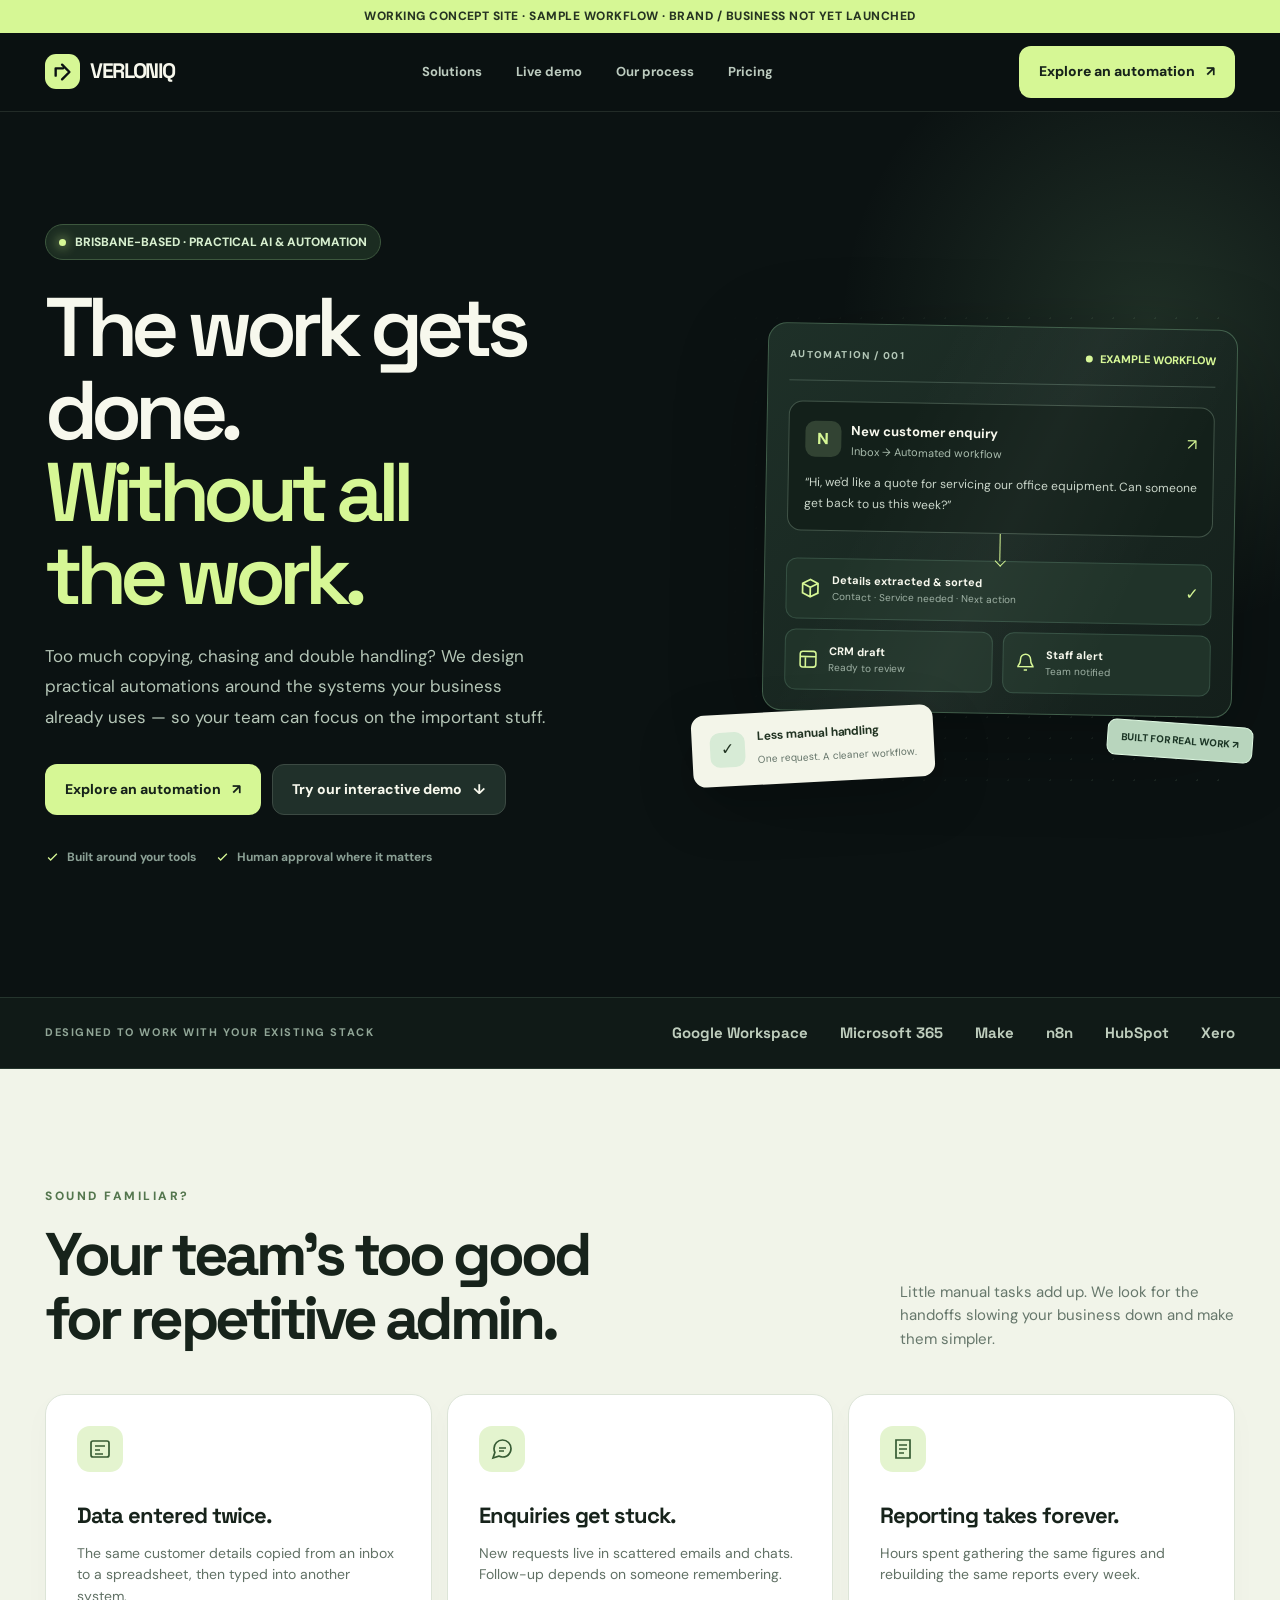
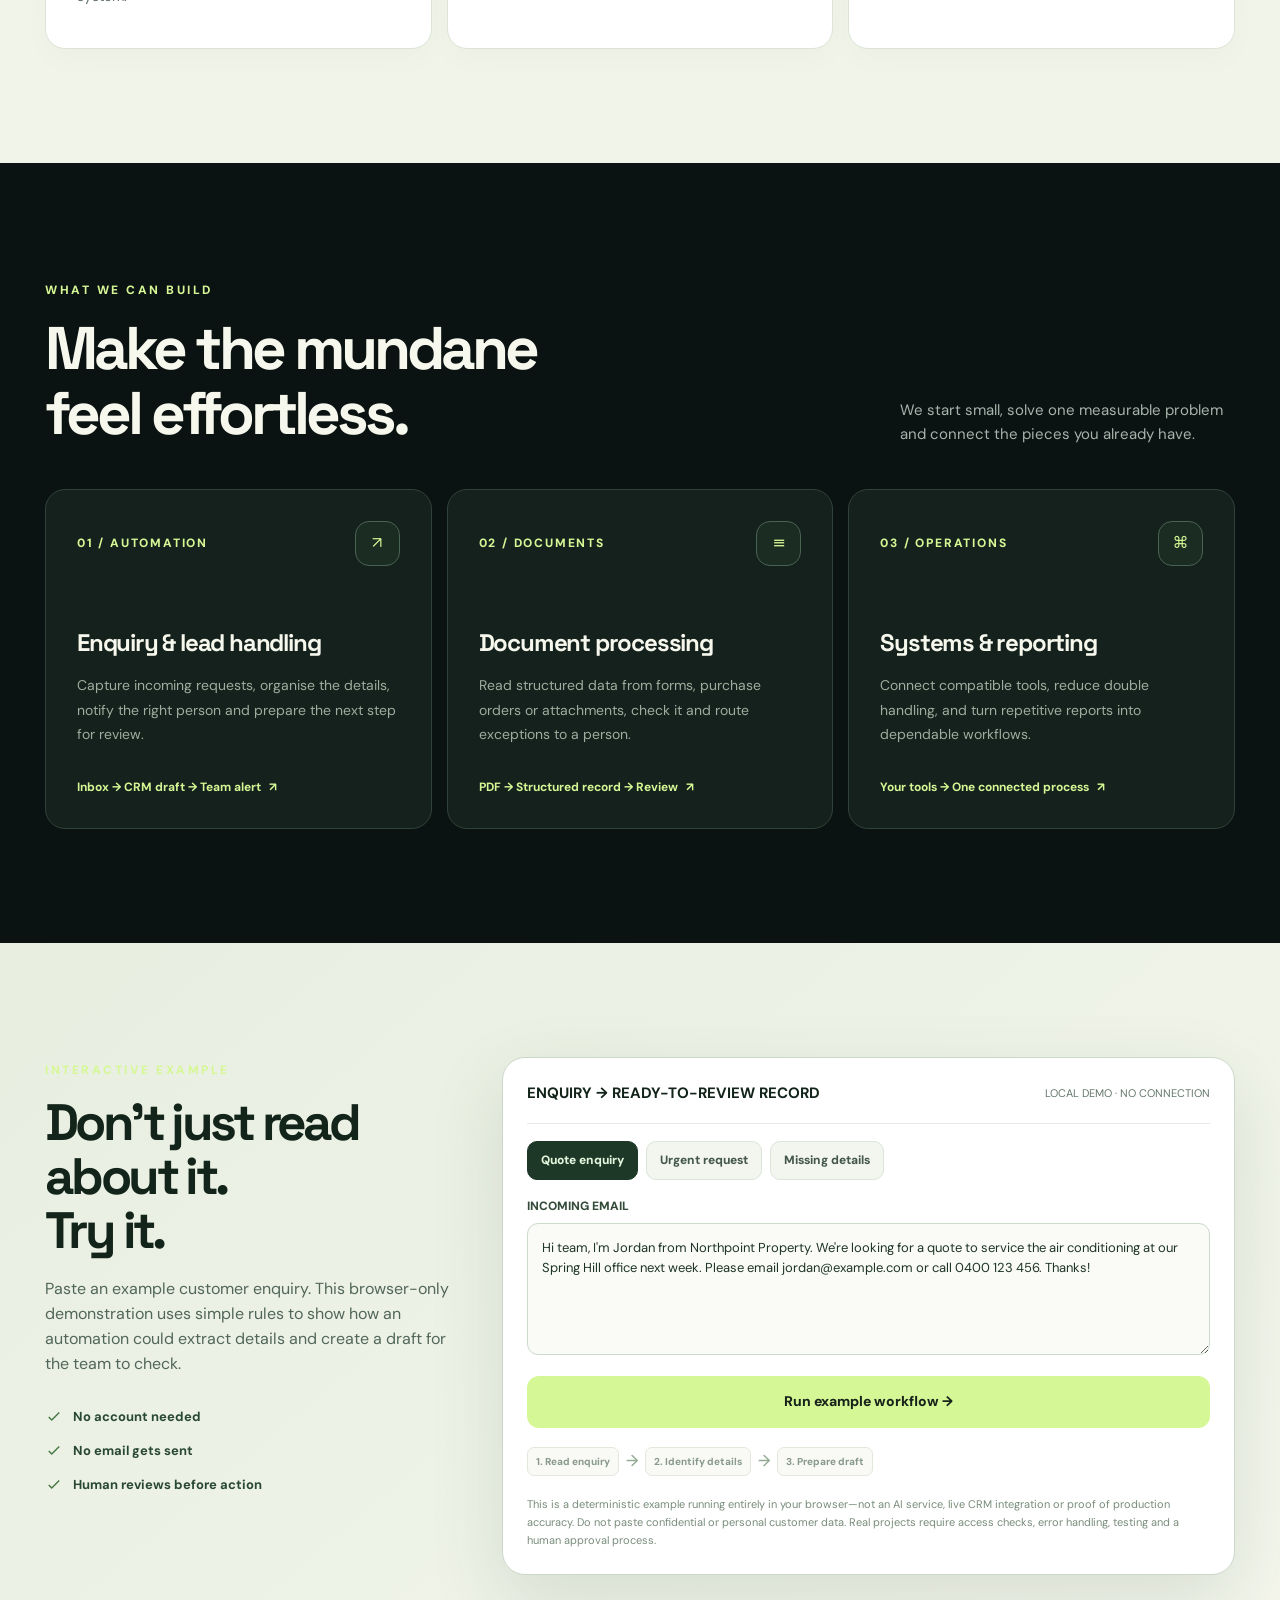
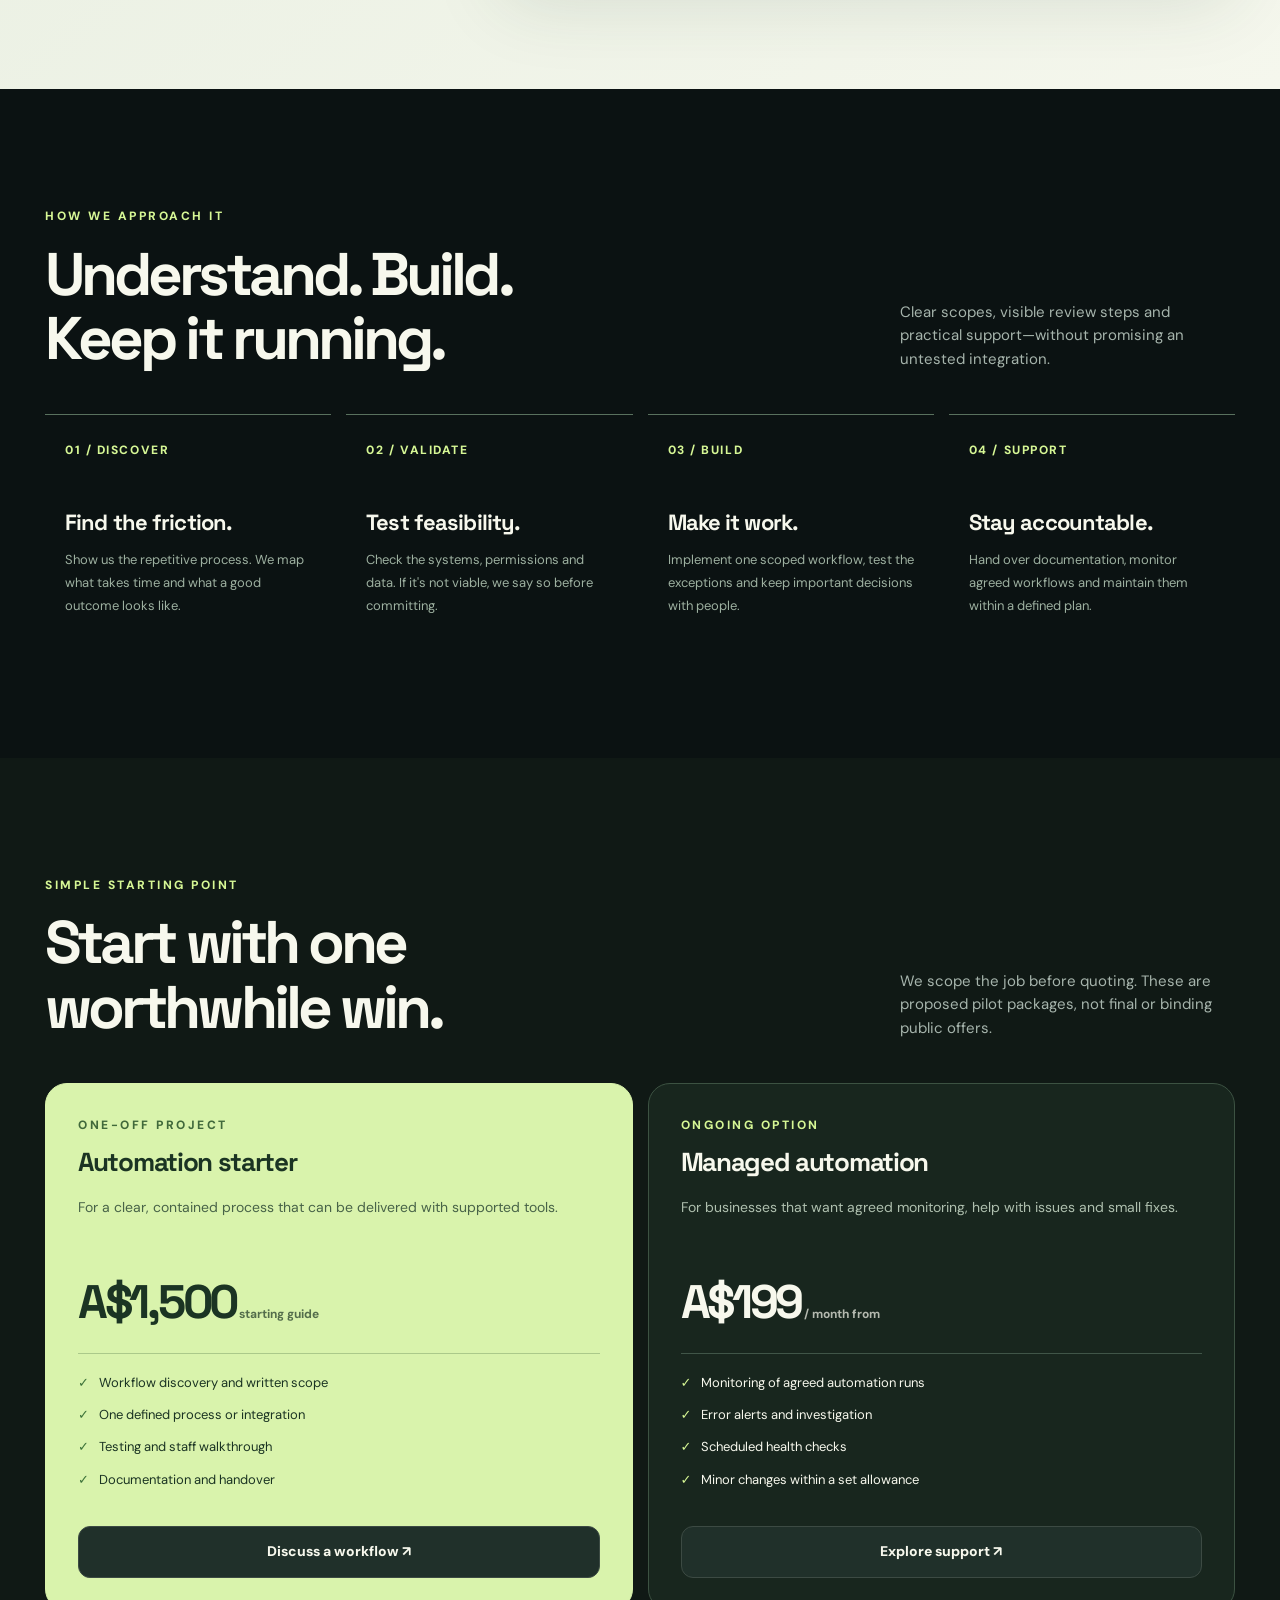
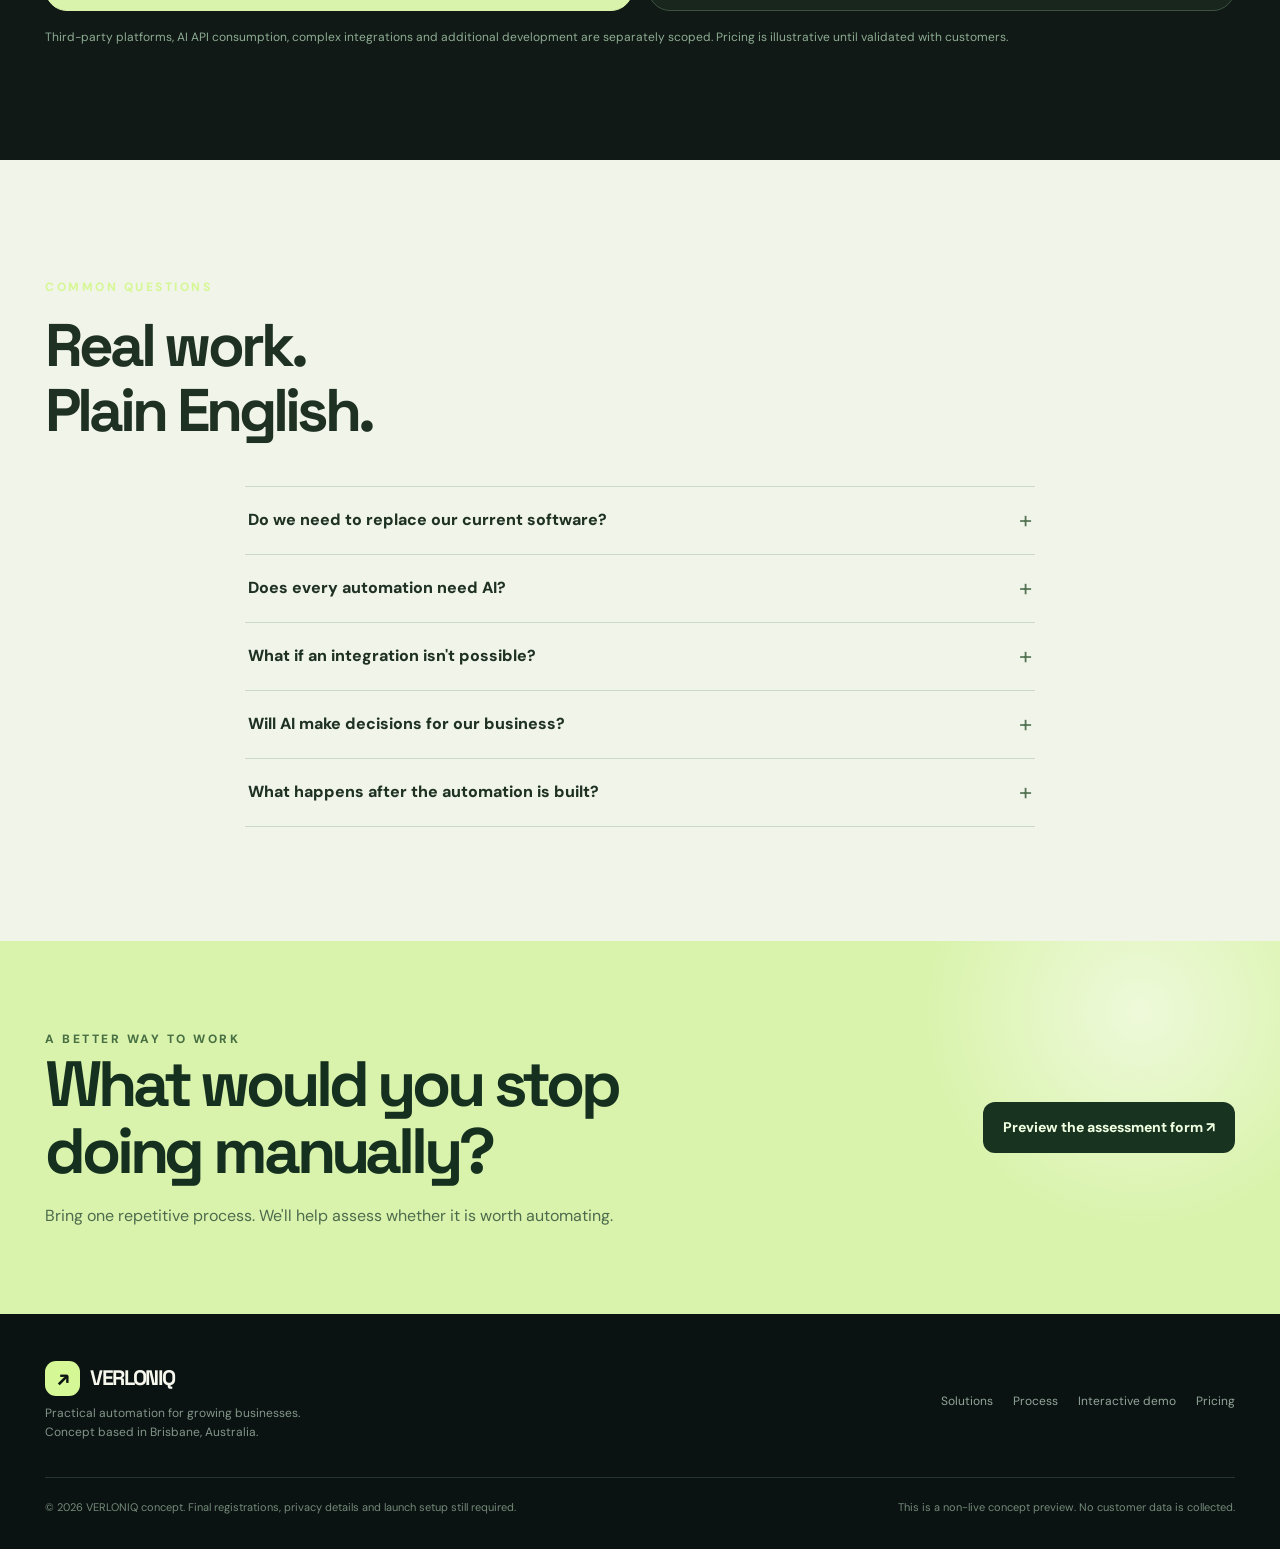
==== index.html @ 9f974af6 "Add files via upload" ====
<!doctype html>
<html lang="en-AU">
<head>
  <meta charset="utf-8" />
  <meta name="viewport" content="width=device-width, initial-scale=1" />
  <meta name="theme-color" content="#0b1212" />
  <meta name="description" content="VERLONIQ is a concept for practical AI automation and business systems. Explore how repetitive enquiries, admin and handoffs could become simpler workflows." />
  <title>VERLONIQ — Smarter systems. Better business.</title>
  <link rel="preconnect" href="https://fonts.googleapis.com" />
  <link rel="preconnect" href="https://fonts.gstatic.com" crossorigin />
  <link href="https://fonts.googleapis.com/css2?family=DM+Sans:wght@400;500;600;700;800&family=Space+Grotesk:wght@400;500;600;700&display=swap" rel="stylesheet" />
  <style>
    :root{--bg:#0b1212;--bg2:#121b1a;--panel:#17211e;--line:#34413a;--lime:#d6f795;--mint:#a8dfba;--white:#f7f8ed;--grey:#a6b4ac;--mute:#76877e;--orange:#f5c99c;--r:22px;--shadow:0 28px 90px rgba(0,0,0,.28)}
    *{box-sizing:border-box}html{scroll-behavior:smooth}body{margin:0;background:var(--bg);color:var(--white);font-family:'DM Sans',system-ui,sans-serif;line-height:1.56}a{color:inherit;text-decoration:none}button,input,textarea,select{font:inherit}button{cursor:pointer}::selection{background:var(--lime);color:#101b12}
    .container{width:min(1190px,calc(100% - 48px));margin-inline:auto}.muted{color:var(--grey)}.small{font-size:13px}.eyebrow{font-size:12px;font-weight:800;letter-spacing:.21em;text-transform:uppercase;color:var(--lime)}.serif{font-family:'Space Grotesk',sans-serif;letter-spacing:-.05em}.sr-only{position:absolute;width:1px;height:1px;padding:0;margin:-1px;overflow:hidden;clip:rect(0,0,0,0);white-space:nowrap;border:0}
    .preview-banner{background:#d6f795;color:#263422;text-align:center;font-size:12px;padding:7px 12px;font-weight:800;letter-spacing:.04em}
    header{position:sticky;top:0;z-index:50;background:rgba(11,18,18,.88);backdrop-filter:blur(20px);-webkit-backdrop-filter:blur(20px);border-bottom:1px solid rgba(177,204,175,.14)}.nav{display:flex;align-items:center;justify-content:space-between;height:78px;gap:20px}.brand{display:inline-flex;align-items:center;gap:10px;font-family:'Space Grotesk',sans-serif;font-weight:700;font-size:21px;letter-spacing:-.065em}.mark{display:grid;place-items:center;width:35px;height:35px;background:var(--lime);border-radius:11px;color:var(--bg)}.nav-links{display:flex;align-items:center;gap:34px}.nav-links a{font-size:13px;font-weight:700;color:#bccbbf;transition:color .15s}.nav-links a:hover{color:var(--lime)}.btn{border:1px solid transparent;border-radius:12px;display:inline-flex;align-items:center;gap:11px;justify-content:center;padding:14px 19px;font-size:14px;font-weight:800;min-height:48px;transition:transform .18s,background .18s,border-color .18s}.btn:hover{transform:translateY(-2px)}.btn-primary{background:var(--lime);color:#16221a}.btn-primary:hover{background:#e7ffba}.btn-dark{background:#20302a;color:var(--white);border-color:#3c4a43}.btn-dark:hover{border-color:#b7c4b6}.btn-light{color:#1d2a21;background:#f2f4e7}.menu-toggle{display:none;color:var(--white);background:none;border:1px solid #506158;border-radius:9px;padding:7px 10px;font-size:19px}
    .hero{position:relative;overflow:hidden;padding:112px 0 130px}.hero:before{content:'';position:absolute;width:760px;height:700px;right:-250px;top:-140px;background:radial-gradient(circle,rgba(150,220,155,.15),transparent 60%);pointer-events:none}.hero-grid{position:relative;display:grid;grid-template-columns:1.05fr .95fr;gap:72px;align-items:center}.pill{display:inline-flex;align-items:center;gap:9px;background:#1b2c21;border:1px solid #3d583e;padding:8px 13px;border-radius:90px;color:#d7efcf;font-size:12px;font-weight:800}.pill i{width:7px;height:7px;background:var(--lime);border-radius:50%;box-shadow:0 0 12px var(--lime)}h1,h2,h3,p{margin-top:0}h1,h2,h3{font-family:'Space Grotesk',sans-serif}h1{font-size:clamp(56px,6.5vw,96px);letter-spacing:-.082em;line-height:.99;font-weight:600;margin:26px 0 25px;max-width:660px}h1 span{color:var(--lime)}.hero-copy>p{max-width:510px;color:#b5c6b7;font-size:17px;line-height:1.8;margin-bottom:31px}.hero-actions{display:flex;gap:11px;flex-wrap:wrap}.micro-line{display:flex;align-items:center;flex-wrap:wrap;gap:19px;margin-top:33px;color:#8ba095;font-size:12px;font-weight:700}.micro-line span{display:flex;align-items:center;gap:7px}.micro-line svg{color:var(--lime)}
    .workflow-scene{position:relative;min-height:475px}.dot-matrix{position:absolute;inset:0;background-image:radial-gradient(#8bad8c 1px,transparent 1px);background-size:21px 21px;opacity:.15;mask-image:linear-gradient(to left,black,transparent)}.floating-card{position:absolute;background:linear-gradient(135deg,#1e3028,#141f1b);border:1px solid #42604c;border-radius:19px;box-shadow:var(--shadow)}.flow-main{width:min(100%,470px);right:0;top:18px;padding:22px 21px 20px;transform:rotate(1deg)}.flow-main:before{content:'';position:absolute;inset:0;border-radius:inherit;background:linear-gradient(115deg,transparent 28%,rgba(255,255,255,.035) 52%,transparent 76%);pointer-events:none}.flow-bar{display:flex;justify-content:space-between;gap:10px;align-items:center;padding-bottom:17px;border-bottom:1px solid #40554a}.flow-tag{font-size:10px;letter-spacing:.14em;font-weight:800;color:#b2c6b6}.status-live{display:inline-flex;gap:7px;align-items:center;color:var(--lime);font-size:11px;font-weight:800}.status-live:before{content:'';width:7px;height:7px;border-radius:50%;background:var(--lime)}.flow-input{margin-top:20px;border:1px solid #415448;border-radius:14px;padding:16px;background:#13201a}.from-head{display:flex;gap:10px;align-items:center;margin-bottom:12px}.avatar{width:36px;height:36px;display:grid;place-items:center;border-radius:10px;background:#324333;color:var(--lime);font-weight:800}.from-head strong{font-size:13px}.from-head small{display:block;font-size:11px;color:#a8bbac}.flow-input p{color:#c9d5c9;font-size:12px;line-height:1.75;margin:0}.flow-connector{position:relative;width:1px;height:27px;margin:auto;background:var(--lime)}.flow-connector:after{content:'';position:absolute;bottom:-4px;left:-3px;width:7px;height:7px;transform:rotate(45deg);border-bottom:1px solid var(--lime);border-right:1px solid var(--lime)}.flow-split{display:grid;grid-template-columns:1fr 1fr;gap:10px}.mini-out{border:1px solid #365143;border-radius:11px;padding:13px 12px;background:#203329;display:flex;align-items:center;gap:10px}.mini-out svg{color:var(--lime)}.mini-out strong{display:block;font-size:11px}.mini-out small{display:block;color:#9eb1a4;font-size:10px}.flow-note{position:absolute;bottom:1px;left:-12px;display:flex;gap:12px;align-items:center;background:#f3f5e9;color:#213322;padding:14px 18px;border-radius:13px;box-shadow:0 20px 55px rgba(0,0,0,.22);transform:rotate(-3deg)}.flow-note .circle{width:35px;height:35px;display:grid;place-items:center;background:#d7ebd6;border-radius:10px}.flow-note strong{display:block;font-size:12px}.flow-note small{font-size:10px;color:#637368}.margin-chip{position:absolute;right:-18px;bottom:24px;background:#b8d5bd;color:#1c3626;border:1px solid #e0fae3;padding:9px 13px;border-radius:9px;font-weight:800;font-size:10px;transform:rotate(4deg)}
    .trustbar{border-top:1px solid #25352d;border-bottom:1px solid #25352d;background:#101a17;padding:23px 0}.trustbar-inner{display:flex;align-items:center;justify-content:space-between;gap:35px}.trustbar small{color:#91a697;font-weight:700;font-size:11px;letter-spacing:.14em;text-transform:uppercase}.integrations{display:flex;gap:25px 32px;flex-wrap:wrap;align-items:center}.integrations span{font-family:'Space Grotesk';font-size:15px;font-weight:700;color:#becdbd;white-space:nowrap}
    section{padding:114px 0}.section-top{display:flex;align-items:end;justify-content:space-between;gap:30px;margin-bottom:43px}.section-top h2{font-size:clamp(39px,4.7vw,64px);letter-spacing:-.065em;line-height:1.07;max-width:685px;margin:15px 0 0}.section-top p{max-width:335px;color:var(--grey);margin:0;font-size:15px}.light-area{background:#f1f4e9;color:#17231b}.light-area .eyebrow{color:#54764e}.light-area .section-top p{color:#66776b}.problem-grid{display:grid;grid-template-columns:repeat(3,1fr);gap:15px}.problem{background:#fff;border:1px solid #dce4d7;border-radius:20px;padding:31px;min-height:255px;box-shadow:0 10px 30px rgba(22,47,33,.025)}.problem-icon{width:46px;height:46px;border-radius:13px;display:grid;place-items:center;background:#e4f4cf;color:#365b33;margin-bottom:26px}.problem h3{font-size:22px;letter-spacing:-.045em;margin-bottom:10px}.problem p{font-size:14px;color:#617165;margin:0}
    .services-grid{display:grid;grid-template-columns:repeat(3,1fr);gap:15px}.service{border:1px solid #30433a;background:#15211c;border-radius:20px;padding:31px;min-height:340px;display:flex;flex-direction:column;transition:transform .2s,border-color .2s}.service:hover{transform:translateY(-4px);border-color:#9eca98}.service-top{display:flex;justify-content:space-between;align-items:center;margin-bottom:58px}.number{font-size:12px;color:var(--lime);font-weight:800;letter-spacing:.15em}.service-icon{display:grid;place-items:center;border:1px solid #496353;border-radius:14px;background:#1b2c22;width:45px;height:45px;color:var(--lime)}.service h3{font-size:24px;letter-spacing:-.05em;margin-bottom:12px}.service p{color:#9ead9f;font-size:14px;line-height:1.75}.service-foot{display:flex;align-items:center;gap:8px;color:var(--lime);font-size:12px;font-weight:700;margin-top:auto}
    .demo{background:linear-gradient(140deg,#e7eee0,#f5f7ed);color:#13241a}.demo-layout{display:grid;grid-template-columns:.72fr 1.28fr;gap:45px;align-items:start}.demo-intro{position:sticky;top:120px}.demo-intro h2{font-size:clamp(38px,4vw,56px);line-height:1.06;letter-spacing:-.07em;margin:14px 0 18px}.demo-intro p{color:#52665a}.demo-highlights{margin-top:30px;display:grid;gap:14px}.demo-highlights div{display:flex;align-items:center;gap:10px;font-weight:700;color:#294834;font-size:13px}.demo-highlights svg{color:#497946}.demo-card{background:#fff;border:1px solid #cad7ca;border-radius:23px;padding:24px;box-shadow:0 27px 75px rgba(42,66,48,.13)}.demo-card-head{display:flex;align-items:center;justify-content:space-between;gap:10px;padding-bottom:18px;border-bottom:1px solid #e4ebe2}.demo-card-head strong{font-size:15px}.demo-card-head span{color:#64776b;font-size:11px}.switcher{display:flex;flex-wrap:wrap;gap:8px;margin:17px 0}.switcher button{background:#f3f5ef;color:#435848;border:1px solid #dbe5d9;border-radius:10px;padding:9px 13px;font-weight:800;font-size:12px}.switcher button.active{background:#1e3828;color:#e5f8de;border-color:#1e3828}.input-label{font-weight:800;font-size:12px;display:block;margin:15px 0 7px;color:#344b3a}.demo textarea{width:100%;min-height:132px;border:1px solid #ccd9cc;background:#fafbf7;border-radius:11px;padding:14px;resize:vertical;color:#1e3426;font-size:13px;line-height:1.55;outline:none}.demo textarea:focus{border-color:#7b9d78;box-shadow:0 0 0 3px rgba(104,155,91,.15)}.demo-run{width:100%;margin-top:13px}.run-progress{display:flex;gap:7px;align-items:center;flex-wrap:wrap;margin:19px 0}.run-progress span{border:1px solid #e1e8dc;background:#f9faf6;color:#899a8c;padding:6px 8px;border-radius:7px;font-size:10px;font-weight:800;white-space:nowrap}.run-progress span.done{border-color:#cce7bd;color:#466f3d;background:#eef8e9}.run-progress span.active{background:#d9f0cf;color:#23522d;border-color:#a4cd93}.run-progress b{font-weight:500;color:#91aa93}.result{display:none;border:1px solid #d4e4d1;background:#f5faf2;padding:17px;border-radius:13px}.result.show{display:block}.result-title{display:flex;gap:8px;align-items:center;font-weight:800;font-size:13px;margin-bottom:13px;color:#254c2e}.result-grid{display:grid;grid-template-columns:1fr 1fr;gap:8px}.result-field{padding:10px 11px;background:#fff;border:1px solid #e3ece0;border-radius:8px}.result-field span{display:block;color:#718577;font-size:10px;font-weight:800;text-transform:uppercase;letter-spacing:.07em}.result-field strong{display:block;color:#263e2d;font-size:12px;overflow-wrap:anywhere}.reply-box{font-size:12px;line-height:1.7;background:#fff;border:1px solid #e0ebdc;border-radius:10px;margin-top:11px;padding:12px;color:#3f5944}.demo-disclaimer{font-size:11px;color:#788c7b;margin:13px 0 0;line-height:1.65}
    .how-grid{display:grid;grid-template-columns:repeat(4,1fr);gap:15px}.how-card{padding:26px 20px;border-top:1px solid #59715e}.how-num{font-size:12px;letter-spacing:.13em;color:var(--lime);font-weight:800;margin-bottom:45px}.how-card h3{font-size:22px;letter-spacing:-.04em;margin:0 0 10px}.how-card p{color:#9db0a0;font-size:13px;margin:0;line-height:1.75}
    .pricing{background:#101915}.pricing-grid{display:grid;grid-template-columns:repeat(2,1fr);gap:15px}.price-card{background:#18261e;border:1px solid #3c5242;border-radius:22px;padding:32px;display:flex;flex-direction:column}.price-card.highlight{background:#d9f3ac;color:#1b3423;border-color:#d9f3ac}.price-card h3{font-size:26px;letter-spacing:-.05em;margin:7px 0 14px}.price-card p{color:#afc0af;font-size:14px;line-height:1.7;min-height:52px}.price-card.highlight p{color:#486348}.price{font-family:'Space Grotesk';font-size:47px;font-weight:700;line-height:1.2;letter-spacing:-.07em;margin:12px 0}.price span{font-family:'DM Sans';font-size:12px;font-weight:700;letter-spacing:normal;opacity:.7}.price-card ul{list-style:none;padding:19px 0 22px;margin:10px 0 14px;border-top:1px solid #405548;display:grid;gap:12px}.price-card.highlight ul{border-color:#abc98a}.price-card li{display:flex;gap:10px;font-size:13px;align-items:start}.price-card li:before{content:'✓';font-weight:800;color:var(--lime)}.price-card.highlight li:before{color:#3c7239}.price-card .btn{margin-top:auto}.pricing-note{color:#8eac94;font-size:12px;margin:17px 0 0}
    .faq-area{background:#f1f4e9;color:#1e3122}.faq-list{max-width:790px;margin:auto;border-top:1px solid #cad9ca}.faq-list details{padding:21px 3px;border-bottom:1px solid #cad9ca}.faq-list summary{cursor:pointer;font-size:16px;font-weight:800;list-style:none;display:flex;justify-content:space-between;gap:15px}.faq-list summary:after{content:'+';font-size:24px;font-weight:400;color:#547454;line-height:1}.faq-list details[open] summary:after{content:'−'}.faq-list p{font-size:14px;max-width:680px;color:#657869;margin-top:13px;margin-bottom:0}
    .cta{position:relative;overflow:hidden;background:#d9f3ac;color:#163020;padding:85px 0}.cta:after{content:'';position:absolute;width:440px;height:440px;background:radial-gradient(circle,rgba(255,255,255,.55),transparent 70%);right:-80px;top:-150px}.cta-inner{position:relative;z-index:1;display:flex;justify-content:space-between;gap:30px;align-items:center}.cta h2{font-size:clamp(42px,5vw,71px);line-height:1.05;letter-spacing:-.065em;max-width:740px;margin:0}.cta p{color:#4d6b4d;margin:19px 0 0}.cta .btn{background:#193321;color:#efffe0;white-space:nowrap}
    footer{padding:47px 0 33px;background:#0b1212}.footer-row{display:flex;justify-content:space-between;gap:20px;align-items:center}.footer-row p{font-size:12px;color:#829689;margin:8px 0 0}.footer-meta{display:flex;gap:20px;color:#92a699;font-size:12px}.footer-bottom{border-top:1px solid #26372d;margin-top:35px;padding-top:21px;display:flex;justify-content:space-between;gap:20px;color:#738a79;font-size:11px}
    .modal-backdrop{display:none;position:fixed;inset:0;background:rgba(0,0,0,.78);backdrop-filter:blur(5px);z-index:100;align-items:center;justify-content:center;padding:15px}.modal-backdrop.open{display:flex}.modal{width:min(100%,520px);max-height:90vh;overflow:auto;background:#f5f8ef;color:#1d3422;border:1px solid #dce7d6;border-radius:21px;padding:29px;box-shadow:0 25px 90px #0008}.modal-top{display:flex;justify-content:space-between;align-items:center;gap:15px}.modal h2{font-size:31px;letter-spacing:-.06em;margin:9px 0}.modal p{font-size:13px;color:#667b6b}.modal label{display:block;font-weight:800;font-size:12px;margin:14px 0 6px}.modal input,.modal textarea,.modal select{width:100%;border:1px solid #c6d8c7;border-radius:9px;padding:11px 12px;background:#fff;color:#243b2a;outline:none}.modal input:focus,.modal textarea:focus,.modal select:focus{border-color:#7caf7f}.modal textarea{min-height:100px;resize:vertical}.close{background:#e1e9dd;border:none;border-radius:8px;width:32px;height:32px;font-size:20px;color:#264030}.modal .btn{width:100%;margin-top:18px}.form-message{font-size:12px;font-weight:700;color:#416b41;margin-top:10px;min-height:18px}
    @media(max-width:1050px){.hero-grid{gap:25px}.flow-main{right:-8px}.flow-note{left:-5px}.hero h1{font-size:clamp(58px,7vw,83px)}.nav-links{gap:19px}.section-top h2{font-size:52px}}
    @media(max-width:800px){.container{width:min(100% - 36px,1190px)}.hero{padding:69px 0 95px}.hero-grid{grid-template-columns:1fr}.hero-copy>p{max-width:650px}.workflow-scene{max-width:500px;width:100%;min-height:490px;margin:26px auto 0}.nav-links{display:none;position:absolute;top:100%;left:0;right:0;background:#12201a;border-bottom:1px solid #344839;padding:20px 22px;flex-direction:column;align-items:stretch}.nav-links.open{display:flex}.menu-toggle{display:block}.nav-cta{display:none}.problem-grid,.services-grid{grid-template-columns:repeat(2,1fr)}.demo-layout{grid-template-columns:1fr}.demo-intro{position:static}.how-grid{grid-template-columns:repeat(2,1fr)}.section-top{display:block}.section-top p{margin-top:18px}.trustbar-inner{display:block}.integrations{margin-top:16px}.cta-inner{display:block}.cta .btn{margin-top:25px}.footer-row{display:block}.footer-meta{margin-top:25px}}
    @media(max-width:520px){section{padding:78px 0}.hero{padding:65px 0 65px}h1{font-size:57px;line-height:1.01}.hero-copy>p{font-size:15px}.hero-actions{flex-direction:column;align-items:stretch}.hero-actions .btn{width:100%}.workflow-scene{min-height:455px}.flow-main{width:95%;right:0;padding:15px}.flow-note{bottom:0;left:0}.margin-chip{right:-5px;bottom:76px}.section-top h2{font-size:43px}.problem-grid,.services-grid,.pricing-grid,.how-grid{grid-template-columns:1fr}.problem{min-height:unset}.service{min-height:310px}.demo-card{padding:16px}.result-grid{grid-template-columns:1fr}.run-progress{gap:5px}.run-progress span{font-size:9px;padding:5px}.how-num{margin-bottom:26px}.cta h2{font-size:48px}.footer-bottom{display:block}.footer-bottom span:last-child{display:block;margin-top:6px}}
    @media(prefers-reduced-motion:reduce){*,*:before,*:after{scroll-behavior:auto!important;transition:none!important;animation:none!important}}
  </style>
</head>
<body>
  <div class="preview-banner">WORKING CONCEPT SITE · SAMPLE WORKFLOW · BRAND / BUSINESS NOT YET LAUNCHED</div>
  <header>
    <div class="container nav">
      <a class="brand" href="#top" aria-label="VERLONIQ home"><span class="mark"><svg width="22" height="22" viewBox="0 0 24 24" fill="none" aria-hidden="true"><path d="M4 16V8H12M11 4L19 12L11 20" stroke="currentColor" stroke-width="2.6" stroke-linecap="round" stroke-linejoin="round"/></svg></span>VERLONIQ</a>
      <nav class="nav-links" id="navLinks" aria-label="Main navigation">
        <a href="#solutions">Solutions</a><a href="#demo">Live demo</a><a href="#how">Our process</a><a href="#pricing">Pricing</a>
      </nav>
      <button class="btn btn-primary nav-cta" type="button" data-open-modal>Explore an automation <span aria-hidden="true">↗</span></button>
      <button class="menu-toggle" id="menuToggle" aria-label="Open navigation" aria-expanded="false" aria-controls="navLinks">☰</button>
    </div>
  </header>
  <main id="top">
    <section class="hero">
      <div class="container hero-grid">
        <div class="hero-copy">
          <span class="pill"><i></i> BRISBANE-BASED · PRACTICAL AI & AUTOMATION</span>
          <h1>The work gets done.<br><span>Without all<br>the work.</span></h1>
          <p>Too much copying, chasing and double handling? We design practical automations around the systems your business already uses — so your team can focus on the important stuff.</p>
          <div class="hero-actions"><button class="btn btn-primary" data-open-modal>Explore an automation <span aria-hidden="true">↗</span></button><a href="#demo" class="btn btn-dark">Try our interactive demo <span aria-hidden="true">↓</span></a></div>
          <div class="micro-line"><span><svg width="15" height="15" viewBox="0 0 24 24" fill="none" stroke="currentColor" stroke-width="2"><path d="m5 12 4 4L19 6"/></svg> Built around your tools</span><span><svg width="15" height="15" viewBox="0 0 24 24" fill="none" stroke="currentColor" stroke-width="2"><path d="m5 12 4 4L19 6"/></svg> Human approval where it matters</span></div>
        </div>
        <div class="workflow-scene" aria-label="Illustration of an incoming enquiry being structured into CRM and notification actions">
          <div class="dot-matrix"></div>
          <div class="floating-card flow-main">
            <div class="flow-bar"><span class="flow-tag">AUTOMATION / 001</span><span class="status-live">EXAMPLE WORKFLOW</span></div>
            <div class="flow-input"><div class="from-head"><span class="avatar">N</span><div><strong>New customer enquiry</strong><small>Inbox → Automated workflow</small></div><span style="margin-left:auto;color:var(--lime)">↗</span></div><p>“Hi, we'd like a quote for servicing our office equipment. Can someone get back to us this week?”</p></div>
            <div class="flow-connector"></div>
            <div class="mini-out" style="margin-bottom:10px"><svg width="23" height="23" viewBox="0 0 24 24" fill="none" stroke="currentColor" stroke-width="1.8"><path d="M12 3 4 7v10l8 4 8-4V7l-8-4ZM4 7l8 4 8-4M12 11v10"/></svg><div><strong>Details extracted & sorted</strong><small>Contact · Service needed · Next action</small></div><span style="margin-left:auto;color:var(--lime)">✓</span></div>
            <div class="flow-split"><div class="mini-out"><svg width="21" height="21" viewBox="0 0 24 24" fill="none" stroke="currentColor" stroke-width="1.8"><rect x="3" y="3" width="18" height="18" rx="3"/><path d="M3 9h18M9 9v12"/></svg><div><strong>CRM draft</strong><small>Ready to review</small></div></div><div class="mini-out"><svg width="20" height="20" viewBox="0 0 24 24" fill="none" stroke="currentColor" stroke-width="1.8"><path d="M18 8a6 6 0 0 0-12 0c0 7-3 7-3 9h18c0-2-3-2-3-9M10 21h4"/></svg><div><strong>Staff alert</strong><small>Team notified</small></div></div></div>
          </div>
          <div class="flow-note"><span class="circle">✓</span><div><strong>Less manual handling</strong><small>One request. A cleaner workflow.</small></div></div>
          <div class="margin-chip">BUILT FOR REAL WORK ↗</div>
        </div>
      </div>
    </section>
    <div class="trustbar"><div class="container trustbar-inner"><small>Designed to work with your existing stack</small><div class="integrations"><span>Google Workspace</span><span>Microsoft 365</span><span>Make</span><span>n8n</span><span>HubSpot</span><span>Xero</span></div></div></div>
    <section class="light-area" id="problems"><div class="container"><div class="section-top"><div><span class="eyebrow">SOUND FAMILIAR?</span><h2>Your team's too good<br>for repetitive admin.</h2></div><p>Little manual tasks add up. We look for the handoffs slowing your business down and make them simpler.</p></div><div class="problem-grid">
      <article class="problem"><div class="problem-icon"><svg width="24" height="24" viewBox="0 0 24 24" fill="none" stroke="currentColor" stroke-width="1.7"><rect x="3" y="4" width="18" height="16" rx="2"/><path d="M7 9h10M7 13h5M7 17h8"/></svg></div><h3>Data entered twice.</h3><p>The same customer details copied from an inbox to a spreadsheet, then typed into another system.</p></article>
      <article class="problem"><div class="problem-icon"><svg width="24" height="24" viewBox="0 0 24 24" fill="none" stroke="currentColor" stroke-width="1.7"><path d="M21 11.5a8.4 8.4 0 0 1-.9 3.8A8.5 8.5 0 0 1 12.5 20a8.4 8.4 0 0 1-3.8-.9L3 21l1.9-5.7a8.4 8.4 0 0 1-.9-3.8A8.5 8.5 0 0 1 12.5 3 8.5 8.5 0 0 1 21 11.5Z"/><path d="M9 11h7M9 14h5"/></svg></div><h3>Enquiries get stuck.</h3><p>New requests live in scattered emails and chats. Follow-up depends on someone remembering.</p></article>
      <article class="problem"><div class="problem-icon"><svg width="24" height="24" viewBox="0 0 24 24" fill="none" stroke="currentColor" stroke-width="1.7"><path d="M5 3h14v18H5zM8 8h8M8 12h8M8 16h5"/></svg></div><h3>Reporting takes forever.</h3><p>Hours spent gathering the same figures and rebuilding the same reports every week.</p></article>
    </div></div></section>
    <section id="solutions"><div class="container"><div class="section-top"><div><span class="eyebrow">WHAT WE CAN BUILD</span><h2>Make the mundane<br>feel effortless.</h2></div><p>We start small, solve one measurable problem and connect the pieces you already have.</p></div><div class="services-grid">
      <article class="service"><div class="service-top"><span class="number">01 / AUTOMATION</span><span class="service-icon">↗</span></div><h3>Enquiry & lead handling</h3><p>Capture incoming requests, organise the details, notify the right person and prepare the next step for review.</p><div class="service-foot">Inbox → CRM draft → Team alert <span>↗</span></div></article>
      <article class="service"><div class="service-top"><span class="number">02 / DOCUMENTS</span><span class="service-icon">≡</span></div><h3>Document processing</h3><p>Read structured data from forms, purchase orders or attachments, check it and route exceptions to a person.</p><div class="service-foot">PDF → Structured record → Review <span>↗</span></div></article>
      <article class="service"><div class="service-top"><span class="number">03 / OPERATIONS</span><span class="service-icon">⌘</span></div><h3>Systems & reporting</h3><p>Connect compatible tools, reduce double handling, and turn repetitive reports into dependable workflows.</p><div class="service-foot">Your tools → One connected process <span>↗</span></div></article>
    </div></div></section>
    <section class="demo" id="demo"><div class="container demo-layout"><div class="demo-intro"><span class="eyebrow">INTERACTIVE EXAMPLE</span><h2>Don't just read about it.<br>Try it.</h2><p>Paste an example customer enquiry. This browser-only demonstration uses simple rules to show how an automation could extract details and create a draft for the team to check.</p><div class="demo-highlights"><div><svg width="18" height="18" viewBox="0 0 24 24" fill="none" stroke="currentColor" stroke-width="2"><path d="m5 12 4 4L19 6"/></svg> No account needed</div><div><svg width="18" height="18" viewBox="0 0 24 24" fill="none" stroke="currentColor" stroke-width="2"><path d="m5 12 4 4L19 6"/></svg> No email gets sent</div><div><svg width="18" height="18" viewBox="0 0 24 24" fill="none" stroke="currentColor" stroke-width="2"><path d="m5 12 4 4L19 6"/></svg> Human reviews before action</div></div></div>
      <div class="demo-card"><div class="demo-card-head"><strong>ENQUIRY → READY-TO-REVIEW RECORD</strong><span>LOCAL DEMO · NO CONNECTION</span></div><div class="switcher" role="group" aria-label="Example messages"><button type="button" class="active" data-preset="quote">Quote enquiry</button><button type="button" data-preset="urgent">Urgent request</button><button type="button" data-preset="missing">Missing details</button></div><label class="input-label" for="enquiryText">INCOMING EMAIL</label><textarea id="enquiryText" spellcheck="false">Hi team, I'm Jordan from Northpoint Property. We're looking for a quote to service the air conditioning at our Spring Hill office next week. Please email jordan@example.com or call 0400 123 456. Thanks!</textarea><button type="button" class="btn btn-primary demo-run" id="runDemo">Run example workflow →</button><div class="run-progress" aria-live="polite" id="progress"><span>1. Read enquiry</span><b>→</b><span>2. Identify details</span><b>→</b><span>3. Prepare draft</span></div><div class="result" id="demoResult" aria-live="polite"><div class="result-title">✓ Draft record ready for staff review</div><div class="result-grid"><div class="result-field"><span>Customer</span><strong id="fieldName">—</strong></div><div class="result-field"><span>Email</span><strong id="fieldEmail">—</strong></div><div class="result-field"><span>Phone</span><strong id="fieldPhone">—</strong></div><div class="result-field"><span>Suggested category</span><strong id="fieldCategory">—</strong></div><div class="result-field"><span>Priority</span><strong id="fieldPriority">—</strong></div><div class="result-field"><span>Action</span><strong id="fieldAction">—</strong></div></div><div class="reply-box" id="draftReply">—</div></div><p class="demo-disclaimer">This is a deterministic example running entirely in your browser—not an AI service, live CRM integration or proof of production accuracy. Do not paste confidential or personal customer data. Real projects require access checks, error handling, testing and a human approval process.</p></div>
    </div></section>
    <section id="how"><div class="container"><div class="section-top"><div><span class="eyebrow">HOW WE APPROACH IT</span><h2>Understand. Build.<br>Keep it running.</h2></div><p>Clear scopes, visible review steps and practical support—without promising an untested integration.</p></div><div class="how-grid"><div class="how-card"><div class="how-num">01 / DISCOVER</div><h3>Find the friction.</h3><p>Show us the repetitive process. We map what takes time and what a good outcome looks like.</p></div><div class="how-card"><div class="how-num">02 / VALIDATE</div><h3>Test feasibility.</h3><p>Check the systems, permissions and data. If it's not viable, we say so before committing.</p></div><div class="how-card"><div class="how-num">03 / BUILD</div><h3>Make it work.</h3><p>Implement one scoped workflow, test the exceptions and keep important decisions with people.</p></div><div class="how-card"><div class="how-num">04 / SUPPORT</div><h3>Stay accountable.</h3><p>Hand over documentation, monitor agreed workflows and maintain them within a defined plan.</p></div></div></div></section>
    <section class="pricing" id="pricing"><div class="container"><div class="section-top"><div><span class="eyebrow">SIMPLE STARTING POINT</span><h2>Start with one<br>worthwhile win.</h2></div><p>We scope the job before quoting. These are proposed pilot packages, not final or binding public offers.</p></div><div class="pricing-grid"><article class="price-card highlight"><span class="eyebrow" style="color:#41693b">ONE-OFF PROJECT</span><h3>Automation starter</h3><p>For a clear, contained process that can be delivered with supported tools.</p><div class="price">A$1,500<span> starting guide</span></div><ul><li>Workflow discovery and written scope</li><li>One defined process or integration</li><li>Testing and staff walkthrough</li><li>Documentation and handover</li></ul><button class="btn btn-dark" type="button" data-open-modal>Discuss a workflow ↗</button></article><article class="price-card"><span class="eyebrow">ONGOING OPTION</span><h3>Managed automation</h3><p>For businesses that want agreed monitoring, help with issues and small fixes.</p><div class="price">A$199<span> / month from</span></div><ul><li>Monitoring of agreed automation runs</li><li>Error alerts and investigation</li><li>Scheduled health checks</li><li>Minor changes within a set allowance</li></ul><button class="btn btn-dark" type="button" data-open-modal>Explore support ↗</button></article></div><p class="pricing-note">Third-party platforms, AI API consumption, complex integrations and additional development are separately scoped. Pricing is illustrative until validated with customers.</p></div></section>
    <section class="faq-area"><div class="container"><div class="section-top"><div><span class="eyebrow">COMMON QUESTIONS</span><h2>Real work.<br>Plain English.</h2></div></div><div class="faq-list"><details><summary>Do we need to replace our current software?</summary><p>Usually the goal is to improve a workflow around the systems you already use. We assess each platform's capabilities and permissions before proposing an integration.</p></details><details><summary>Does every automation need AI?</summary><p>No. If simple, predictable rules solve the problem more reliably and cheaply, we'd use those. AI is most useful for interpreting unstructured inputs such as emails and documents.</p></details><details><summary>What if an integration isn't possible?</summary><p>Feasibility comes before a fixed-price implementation. Some software has no supported API or data access. In that case, we'd recommend an alternative approach or decline the project.</p></details><details><summary>Will AI make decisions for our business?</summary><p>Not by default. Important communications, pricing, financial changes and unusual situations should be designed with human review and explicit permission.</p></details><details><summary>What happens after the automation is built?</summary><p>We'd agree on handover and support up front. Any managed plan would define what is monitored, included response times, support allowance and what counts as new development.</p></details></div></div></section>
    <section class="cta"><div class="container cta-inner"><div><span class="eyebrow" style="color:#476f42">A BETTER WAY TO WORK</span><h2>What would you stop doing manually?</h2><p>Bring one repetitive process. We'll help assess whether it is worth automating.</p></div><button class="btn" type="button" data-open-modal>Preview the assessment form ↗</button></div></section>
  </main>
  <footer><div class="container"><div class="footer-row"><div><a class="brand" href="#top"><span class="mark">↗</span>VERLONIQ</a><p>Practical automation for growing businesses.<br>Concept based in Brisbane, Australia.</p></div><div class="footer-meta"><a href="#solutions">Solutions</a><a href="#how">Process</a><a href="#demo">Interactive demo</a><a href="#pricing">Pricing</a></div></div><div class="footer-bottom"><span>© 2026 VERLONIQ concept. Final registrations, privacy details and launch setup still required.</span><span>This is a non-live concept preview. No customer data is collected.</span></div></div></footer>
  <div class="modal-backdrop" id="auditModal" role="dialog" aria-modal="true" aria-labelledby="modalTitle" aria-hidden="true"><div class="modal"><div class="modal-top"><span class="eyebrow" style="color:#4f7c48">WORKFLOW ASSESSMENT · PREVIEW</span><button class="close" id="closeModal" aria-label="Close dialog" type="button">×</button></div><h2 id="modalTitle">Tell us what slows you down.</h2><p>This is a sample intake form for the website concept. It does not submit or save your information. You can copy the brief to your clipboard.</p><form id="auditForm"><label for="business">Business or industry</label><input id="business" type="text" placeholder="e.g. Commercial cleaning company" maxlength="100" required/><label for="team">Team size</label><select id="team"><option>1–4 people</option><option selected>5–30 people</option><option>31–100 people</option><option>100+ people</option></select><label for="pain">What's the repetitive task?</label><textarea id="pain" maxlength="1200" placeholder="e.g. Every new enquiry gets copied from email into two spreadsheets..." required></textarea><button class="btn btn-primary" type="submit">Copy my assessment brief ↗</button><div class="form-message" id="formMessage" aria-live="polite"></div></form></div></div>
  <script>
    (()=>{
      const modal=document.getElementById('auditModal');
      const open=()=>{modal.classList.add('open');modal.setAttribute('aria-hidden','false');document.body.style.overflow='hidden';document.getElementById('business').focus()};
      const close=()=>{modal.classList.remove('open');modal.setAttribute('aria-hidden','true');document.body.style.overflow=''};
      document.querySelectorAll('[data-open-modal]').forEach(b=>b.addEventListener('click',open));
      document.getElementById('closeModal').addEventListener('click',close);
      modal.addEventListener('click',e=>{if(e.target===modal)close()});
      window.addEventListener('keydown',e=>{if(e.key==='Escape')close()});
      const menu=document.getElementById('navLinks');const menuBtn=document.getElementById('menuToggle');
      menuBtn.addEventListener('click',()=>{const shown=menu.classList.toggle('open');menuBtn.setAttribute('aria-expanded',String(shown))});
      menu.querySelectorAll('a').forEach(a=>a.addEventListener('click',()=>{menu.classList.remove('open');menuBtn.setAttribute('aria-expanded','false')}));
      document.getElementById('auditForm').addEventListener('submit',async e=>{e.preventDefault();const msg=`VERLONIQ - Workflow assessment preview\nBusiness: ${document.getElementById('business').value}\nTeam: ${document.getElementById('team').value}\nRepetitive task: ${document.getElementById('pain').value}`; const out=document.getElementById('formMessage');try{await navigator.clipboard.writeText(msg);out.textContent='Brief copied. This demo has not sent or saved anything.'}catch{out.textContent='Copy not available in this browser. No information was submitted.'}});
      const presets={quote:`Hi team, I'm Jordan from Northpoint Property. We're looking for a quote to service the air conditioning at our Spring Hill office next week. Please email jordan@example.com or call 0400 123 456. Thanks!`,urgent:`Hi, it's Alex at Riverbank Retail. The cold room has stopped working at our Milton store and we need urgent help today. You can reach me on 0412 345 678 or alex@riverbank.example.`,missing:`Hello, we're interested in having someone assess our site and give us some advice. Could someone please get in touch? Thanks.`};
      const textarea=document.getElementById('enquiryText');let running=false;
      document.querySelectorAll('[data-preset]').forEach(b=>b.addEventListener('click',()=>{textarea.value=presets[b.dataset.preset];document.querySelectorAll('[data-preset]').forEach(x=>x.classList.toggle('active',x===b));document.getElementById('demoResult').classList.remove('show');document.querySelectorAll('#progress span').forEach(x=>x.className='')}));
      const wait=ms=>new Promise(r=>setTimeout(r,ms));
      const clean=s=>(s||'').replace(/[\s,;.!]+$/,'').trim();
      document.getElementById('runDemo').addEventListener('click',async()=>{
        if(running)return;const raw=textarea.value.trim();if(!raw){textarea.focus();return}
        running=true;const btn=document.getElementById('runDemo');btn.disabled=true;btn.textContent='Processing example…';document.getElementById('demoResult').classList.remove('show');const steps=[...document.querySelectorAll('#progress span')];steps.forEach(s=>s.className='');for(let i=0;i<steps.length;i++){steps[i].className='active';await wait(250);steps[i].className='done'}
        const email=clean((raw.match(/[A-Z0-9._%+-]+@[A-Z0-9.-]+\.[A-Z]{2,}/i)||[])[0]);
        const phoneMatch=raw.match(/(?:\+61\s?[4-9]|0[2-478])(?:[\s-]?\d){8}/);
        const phone=phoneMatch?clean(phoneMatch[0]):'Not provided';
        const patterns=[/\b(?:i am|i'm|it is|it's|this is)\s+([A-Za-z]+)\b/i,/\bregards[,]?\s+([A-Za-z]+)/i];let name='Not confirmed';for(const pat of patterns){const m=raw.match(pat);if(m){name=m[1];break}}
        const urgency=/urgent|asap|immediately|today|stopped working|broken|outage|emergency/i.test(raw);
        const intent=/quote|price|estimate|cost/i.test(raw)?'Quote enquiry':/repair|broken|stopped working|maintenance|service/i.test(raw)?'Service request':'General enquiry';
        const missing=!email&&!phone;const action=missing?'Request contact details':urgency?'Staff review — urgent':'Staff review — standard';
        const reply=missing?'Draft: Thanks for your enquiry. Could you share the best email or phone number to contact you, plus a little more detail about what you need?':`Draft: Thanks${name!=='Not confirmed'?', '+name:''} for getting in touch. We've received your ${intent.toLowerCase()} and a team member will review the details before we respond. No message has been sent.`;
        const vals={fieldName:name,fieldEmail:email||'Not provided',fieldPhone:phone,fieldCategory:intent,fieldPriority:urgency?'High — suggested':'Normal — suggested',fieldAction:action};Object.entries(vals).forEach(([key,value])=>document.getElementById(key).textContent=value);document.getElementById('draftReply').textContent=reply;document.getElementById('demoResult').classList.add('show');btn.disabled=false;btn.textContent='Run example workflow →';running=false;
      });
    })();
  </script>
</body>
</html>
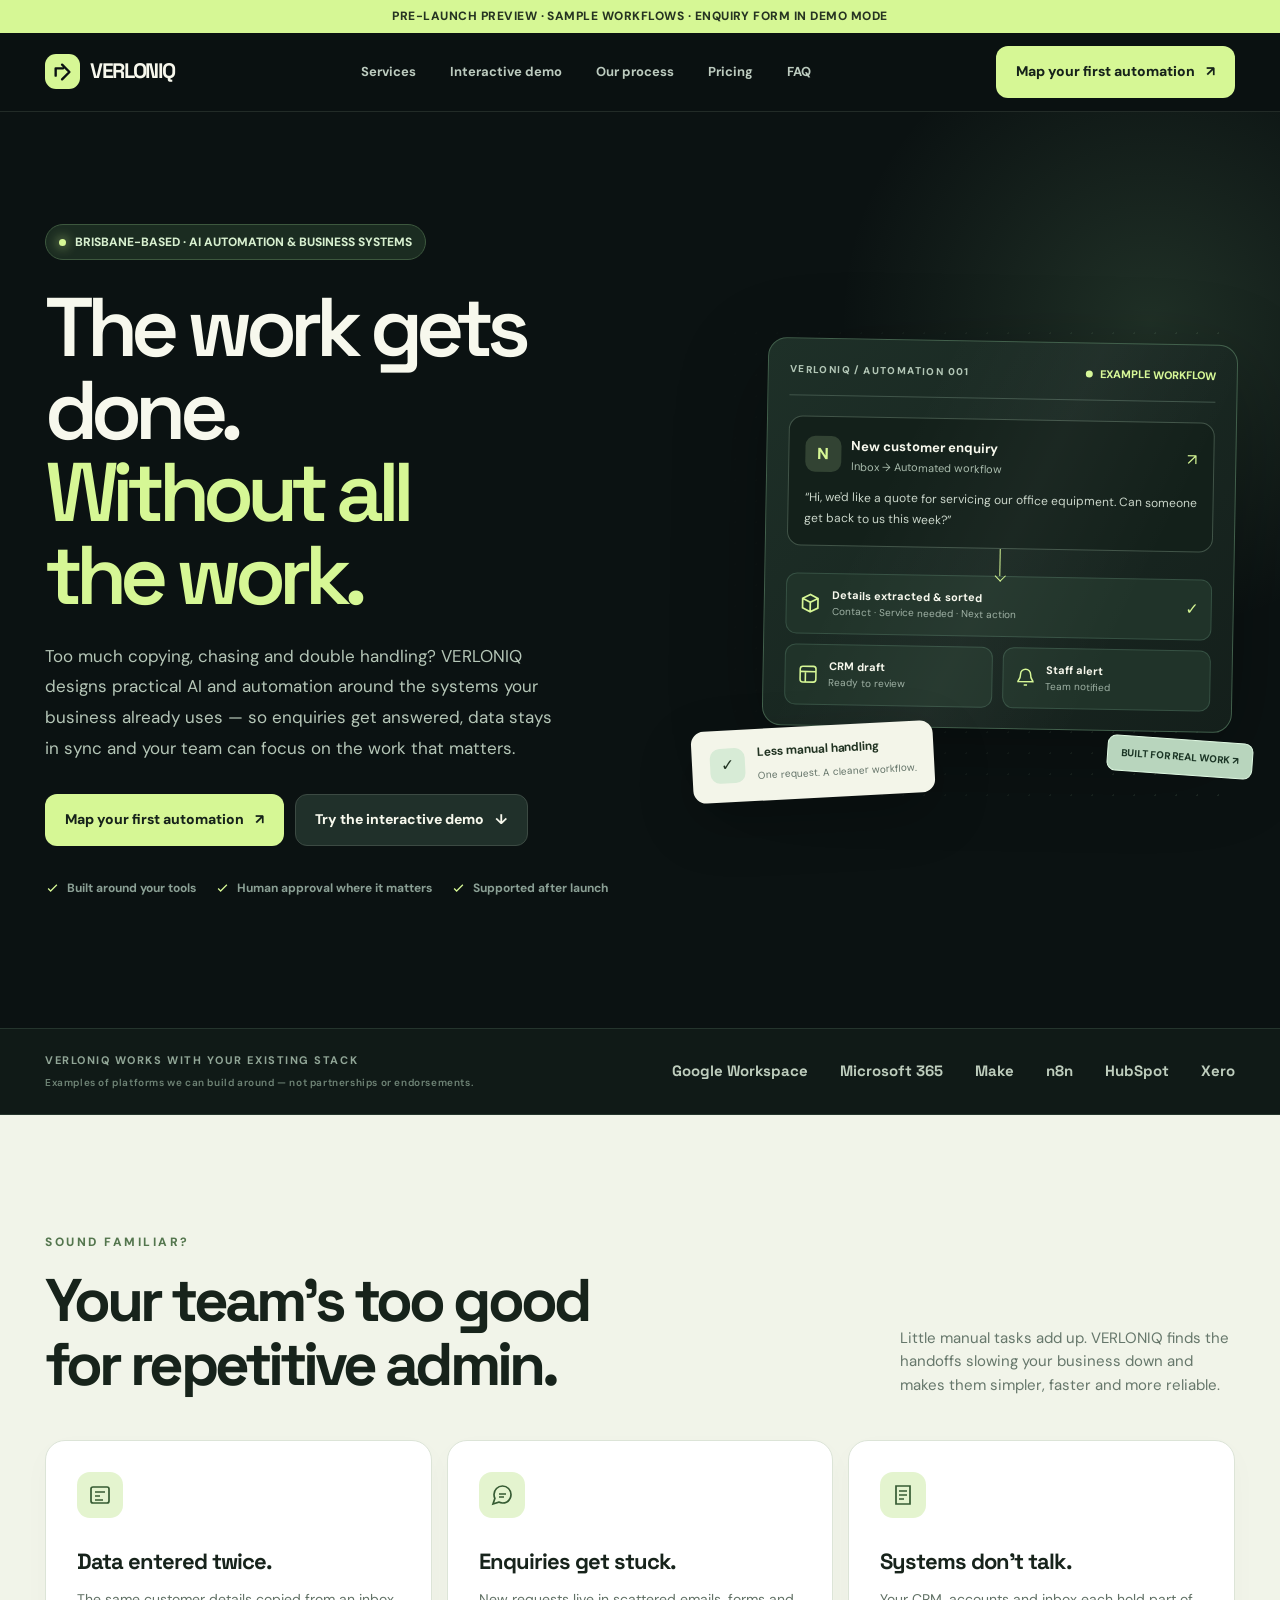
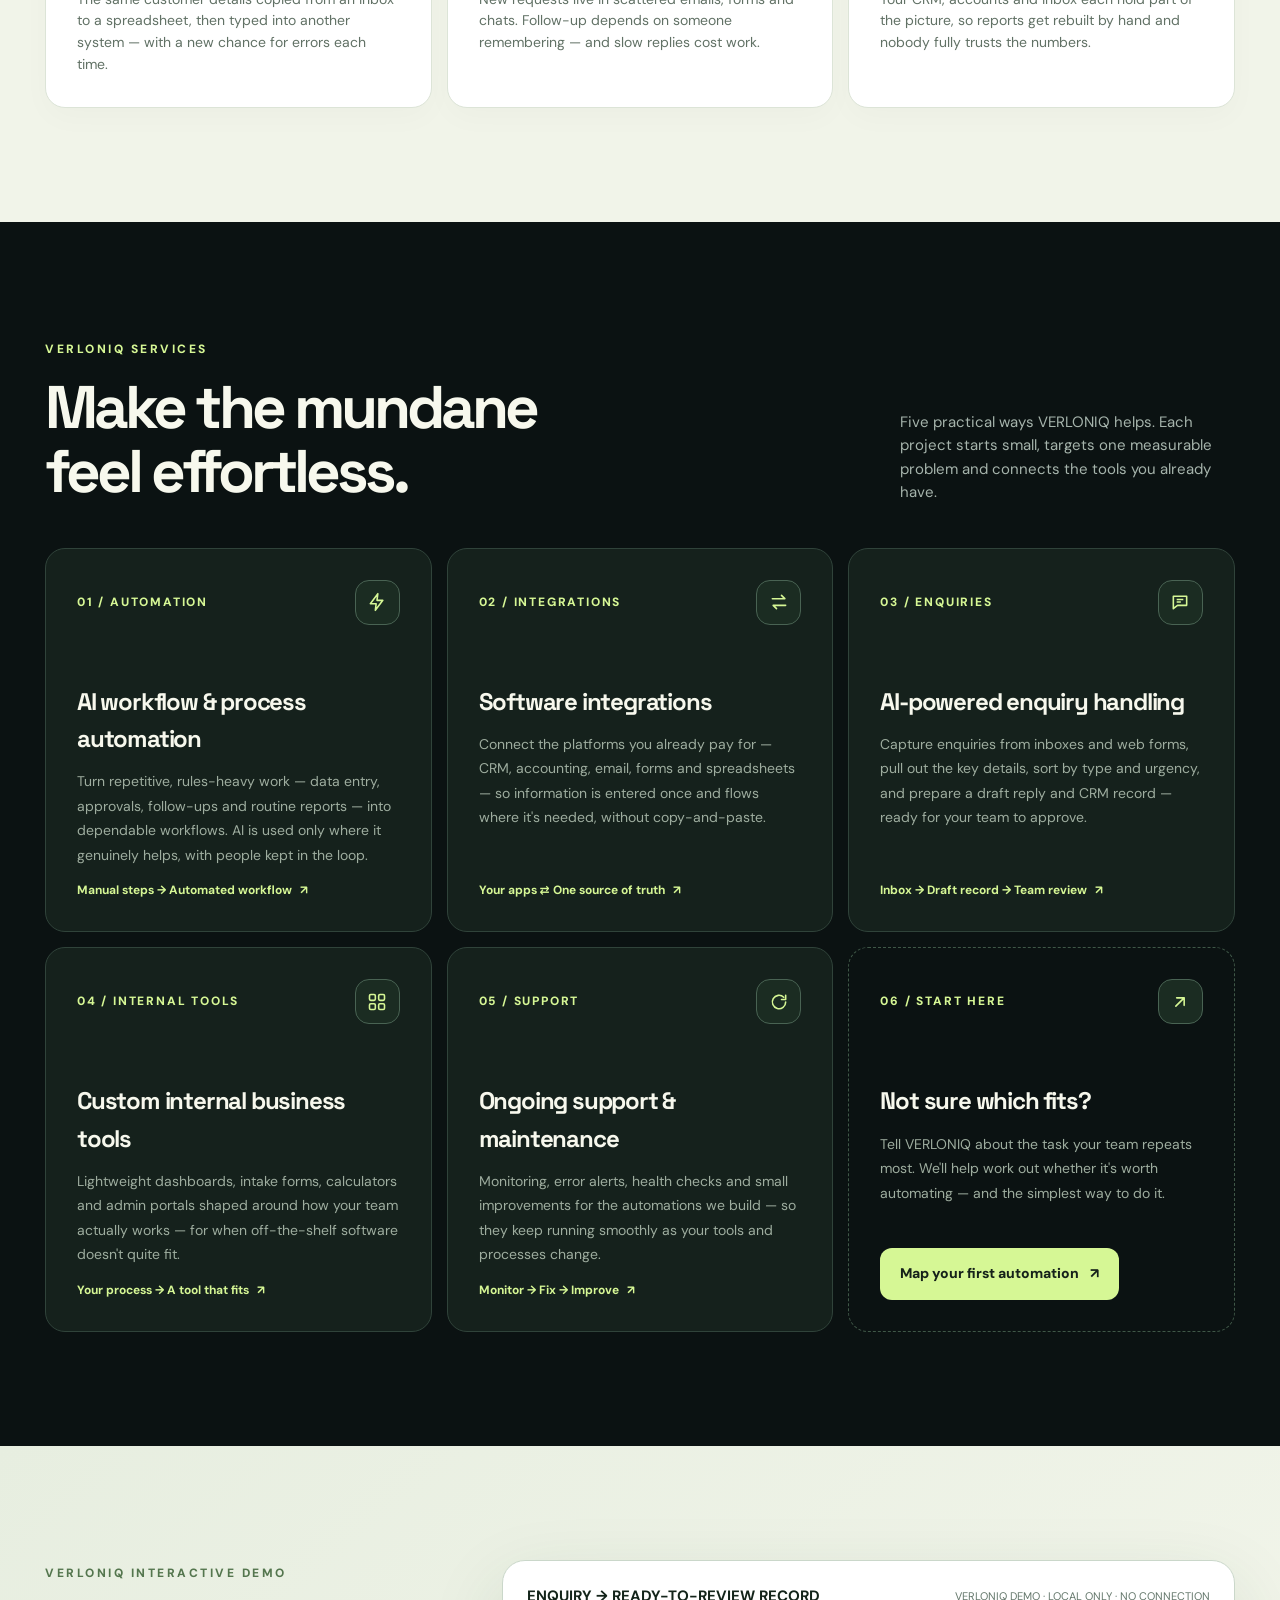
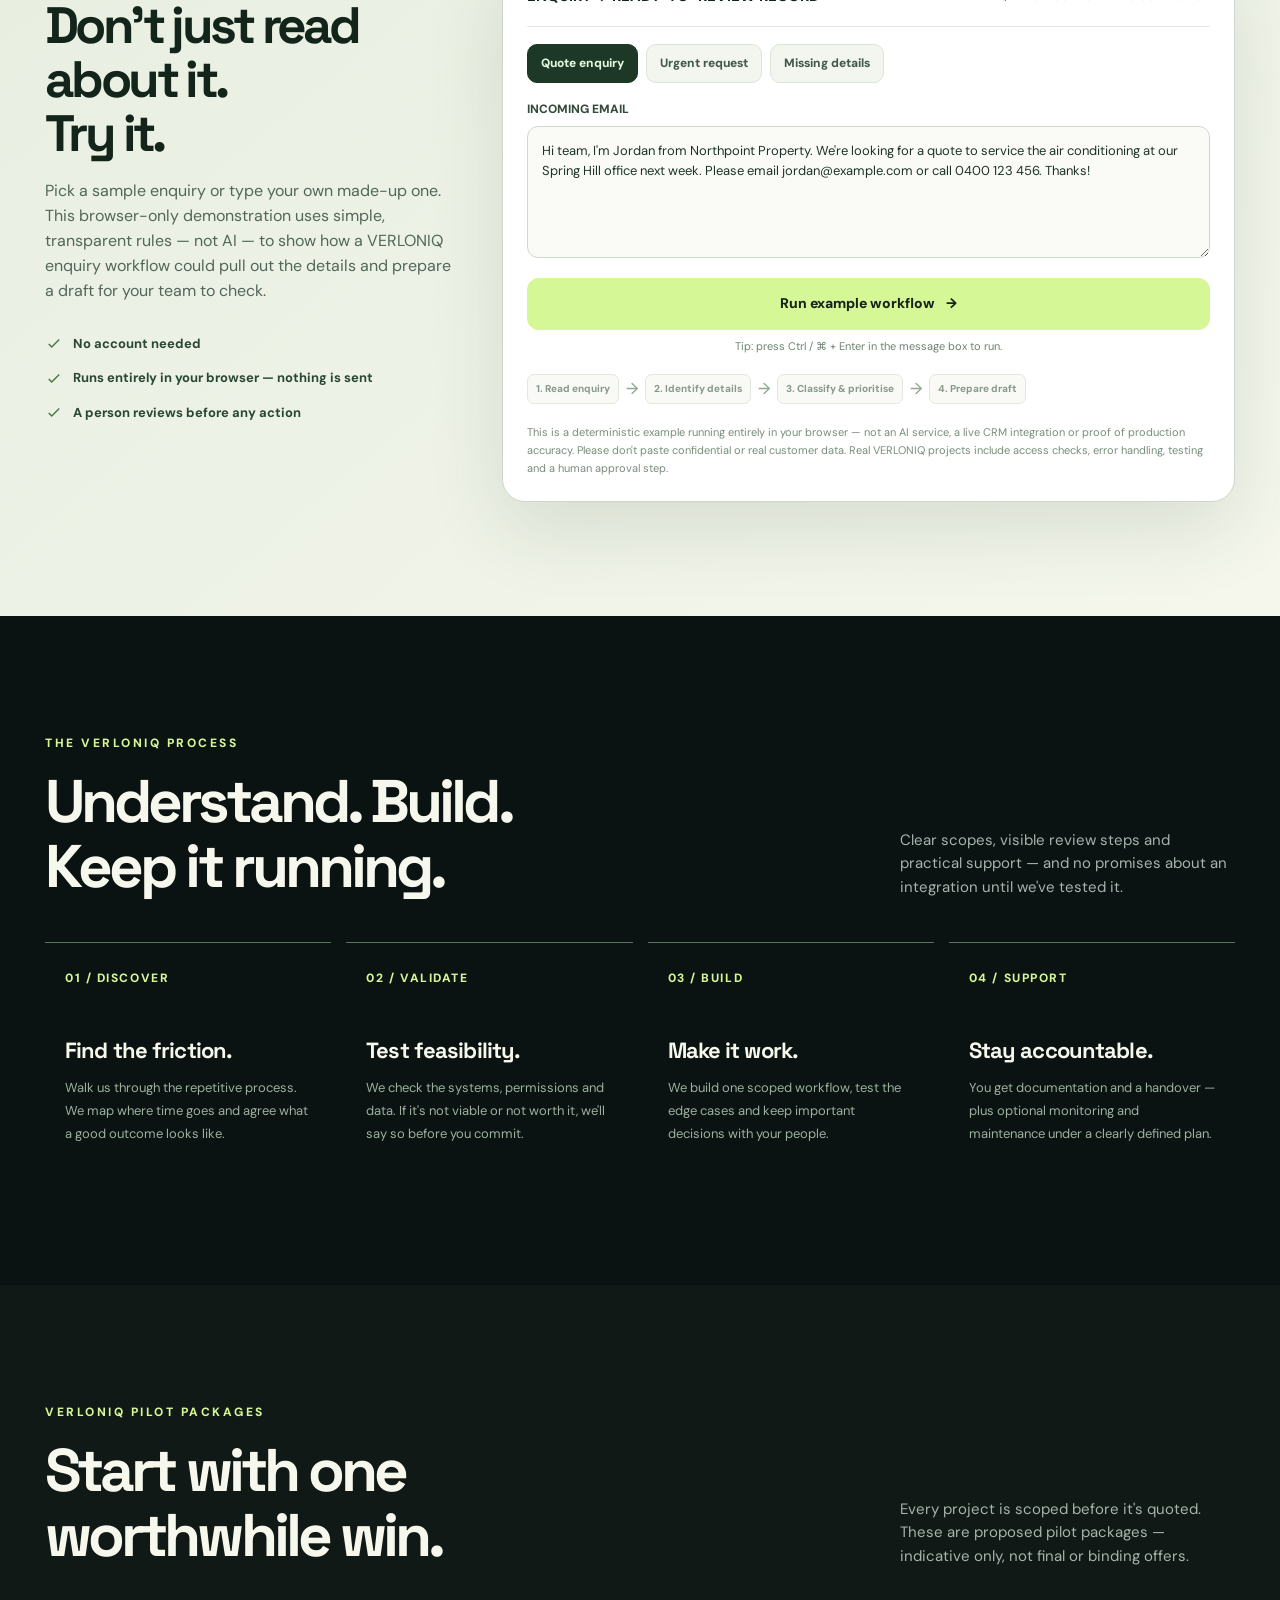
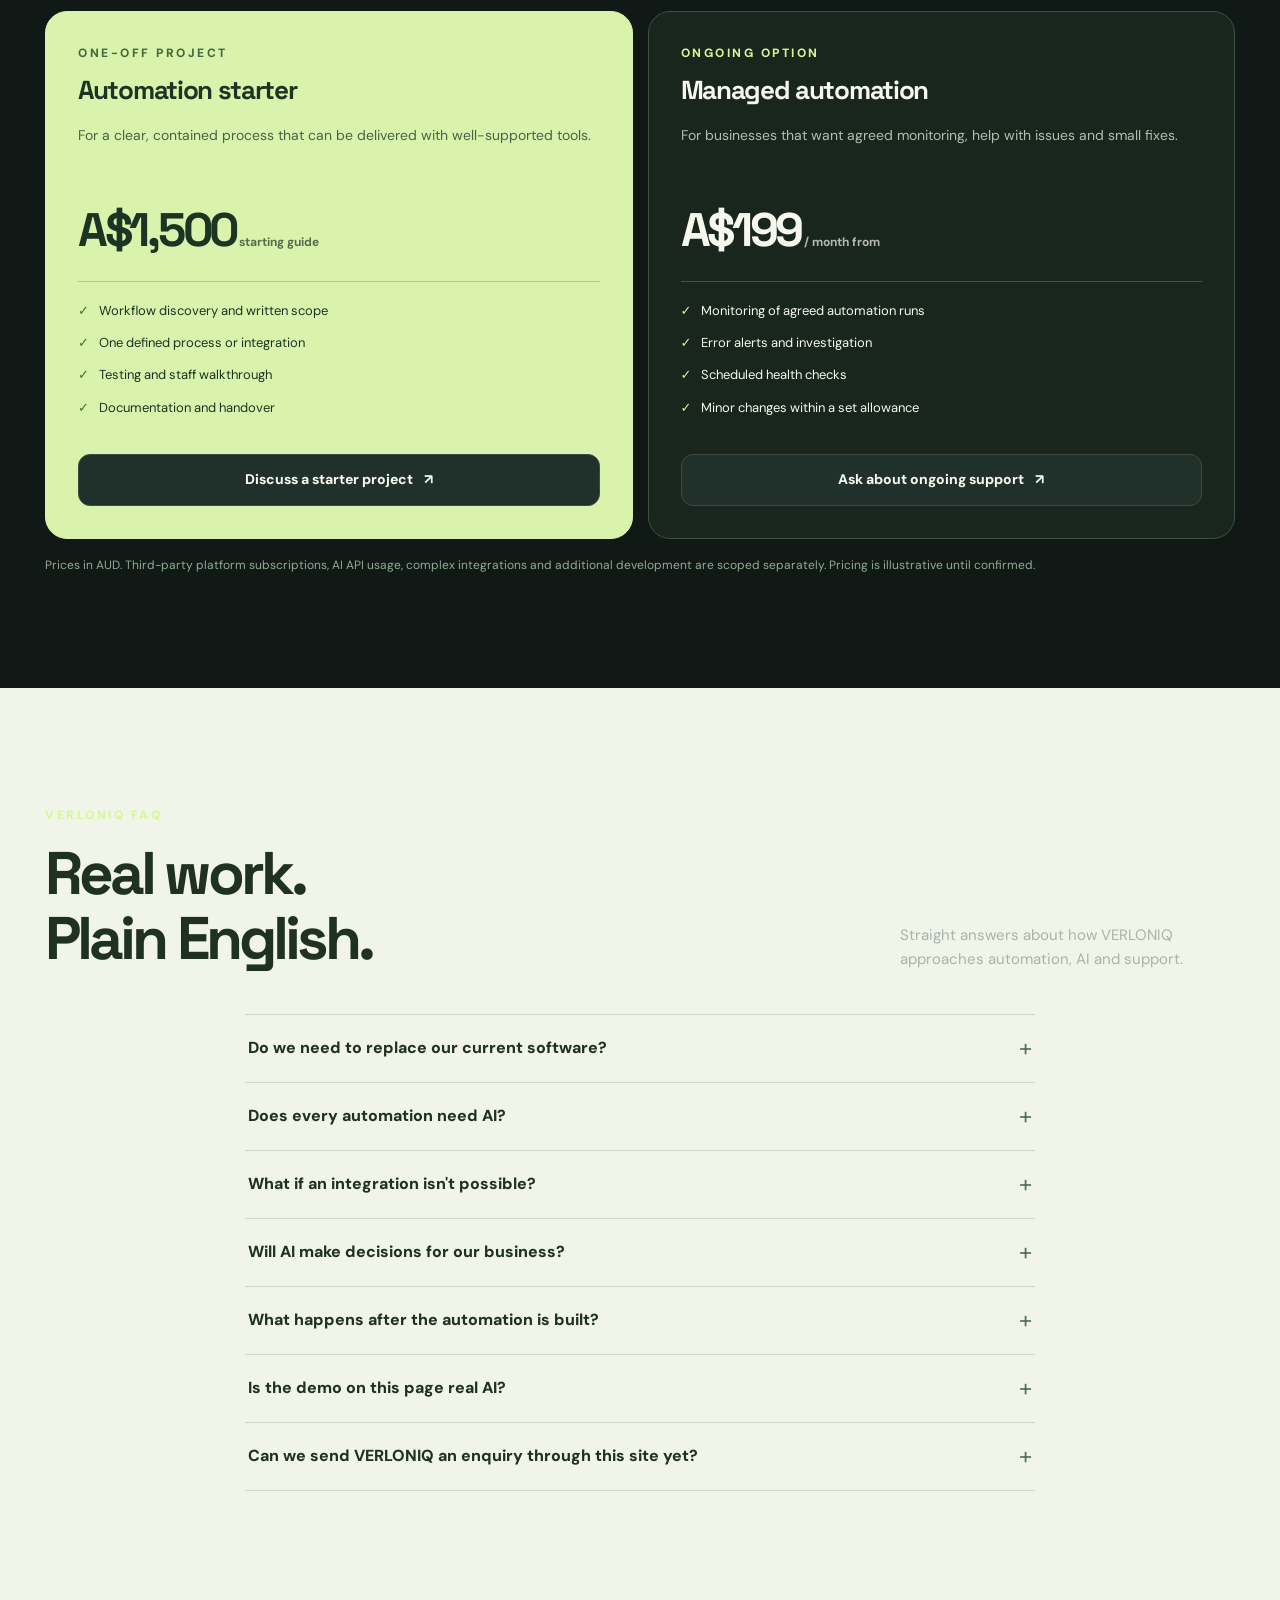
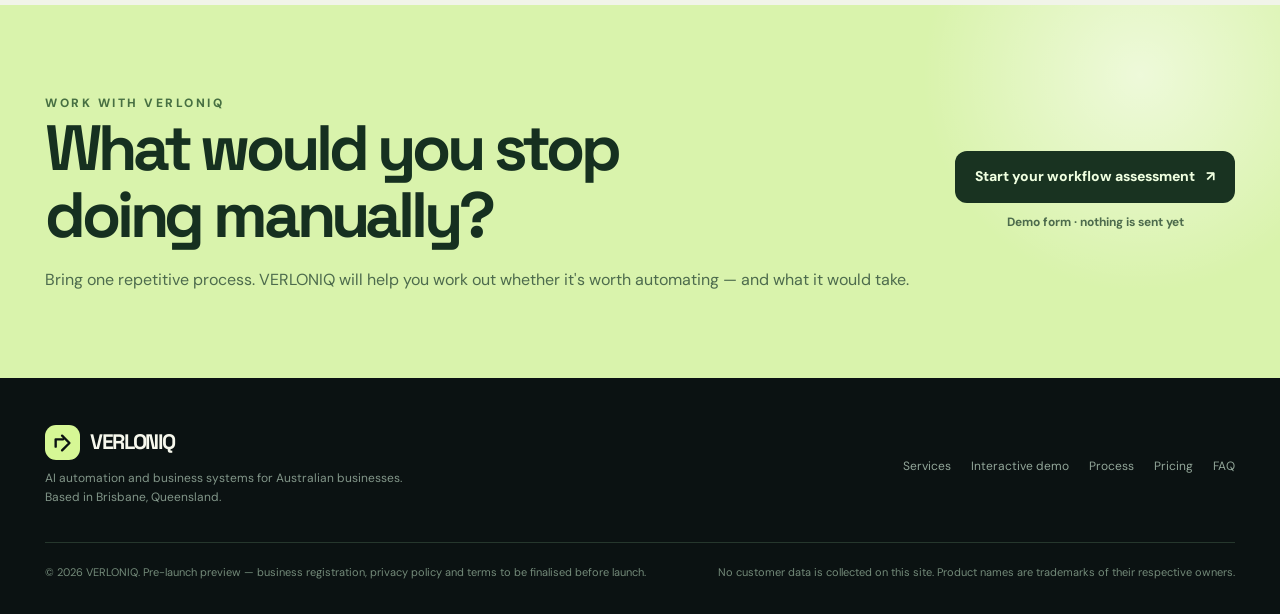
==== commit 90655728: "Polish VERLONIQ site and prepare for Cloudflare Pages Keeps the existing dark charcoal / lime design" ====
--- a/index.html
+++ b/index.html
@@ -4,11 +4,24 @@
   <meta charset="utf-8" />
   <meta name="viewport" content="width=device-width, initial-scale=1" />
   <meta name="theme-color" content="#0b1212" />
-  <meta name="description" content="VERLONIQ is a concept for practical AI automation and business systems. Explore how repetitive enquiries, admin and handoffs could become simpler workflows." />
-  <title>VERLONIQ — Smarter systems. Better business.</title>
+  <meta name="description" content="VERLONIQ is a Brisbane-based AI automation and business systems agency. Workflow automation, software integrations, AI enquiry handling, custom internal tools and ongoing support for Australian businesses." />
+  <title>VERLONIQ — AI automation &amp; business systems, Brisbane</title>
+  <link rel="canonical" href="https://verloniq.com/" />
+  <link rel="icon" href="/favicon.svg" type="image/svg+xml" />
+  <meta property="og:type" content="website" />
+  <meta property="og:site_name" content="VERLONIQ" />
+  <meta property="og:locale" content="en_AU" />
+  <meta property="og:url" content="https://verloniq.com/" />
+  <meta property="og:title" content="VERLONIQ — The work gets done. Without all the work." />
+  <meta property="og:description" content="Practical AI automation, software integrations and custom business tools, built around the systems you already use. Based in Brisbane." />
+  <meta property="og:image" content="https://verloniq.com/og-image.png" />
+  <meta property="og:image:width" content="1200" />
+  <meta property="og:image:height" content="630" />
+  <meta name="twitter:card" content="summary_large_image" />
   <link rel="preconnect" href="https://fonts.googleapis.com" />
   <link rel="preconnect" href="https://fonts.gstatic.com" crossorigin />
   <link href="https://fonts.googleapis.com/css2?family=DM+Sans:wght@400;500;600;700;800&family=Space+Grotesk:wght@400;500;600;700&display=swap" rel="stylesheet" />
+  <script>document.documentElement.classList.add('js')</script>
   <style>
     :root{--bg:#0b1212;--bg2:#121b1a;--panel:#17211e;--line:#34413a;--lime:#d6f795;--mint:#a8dfba;--white:#f7f8ed;--grey:#a6b4ac;--mute:#76877e;--orange:#f5c99c;--r:22px;--shadow:0 28px 90px rgba(0,0,0,.28)}
     *{box-sizing:border-box}html{scroll-behavior:smooth}body{margin:0;background:var(--bg);color:var(--white);font-family:'DM Sans',system-ui,sans-serif;line-height:1.56}a{color:inherit;text-decoration:none}button,input,textarea,select{font:inherit}button{cursor:pointer}::selection{background:var(--lime);color:#101b12}
@@ -27,41 +40,69 @@
     .cta{position:relative;overflow:hidden;background:#d9f3ac;color:#163020;padding:85px 0}.cta:after{content:'';position:absolute;width:440px;height:440px;background:radial-gradient(circle,rgba(255,255,255,.55),transparent 70%);right:-80px;top:-150px}.cta-inner{position:relative;z-index:1;display:flex;justify-content:space-between;gap:30px;align-items:center}.cta h2{font-size:clamp(42px,5vw,71px);line-height:1.05;letter-spacing:-.065em;max-width:740px;margin:0}.cta p{color:#4d6b4d;margin:19px 0 0}.cta .btn{background:#193321;color:#efffe0;white-space:nowrap}
     footer{padding:47px 0 33px;background:#0b1212}.footer-row{display:flex;justify-content:space-between;gap:20px;align-items:center}.footer-row p{font-size:12px;color:#829689;margin:8px 0 0}.footer-meta{display:flex;gap:20px;color:#92a699;font-size:12px}.footer-bottom{border-top:1px solid #26372d;margin-top:35px;padding-top:21px;display:flex;justify-content:space-between;gap:20px;color:#738a79;font-size:11px}
     .modal-backdrop{display:none;position:fixed;inset:0;background:rgba(0,0,0,.78);backdrop-filter:blur(5px);z-index:100;align-items:center;justify-content:center;padding:15px}.modal-backdrop.open{display:flex}.modal{width:min(100%,520px);max-height:90vh;overflow:auto;background:#f5f8ef;color:#1d3422;border:1px solid #dce7d6;border-radius:21px;padding:29px;box-shadow:0 25px 90px #0008}.modal-top{display:flex;justify-content:space-between;align-items:center;gap:15px}.modal h2{font-size:31px;letter-spacing:-.06em;margin:9px 0}.modal p{font-size:13px;color:#667b6b}.modal label{display:block;font-weight:800;font-size:12px;margin:14px 0 6px}.modal input,.modal textarea,.modal select{width:100%;border:1px solid #c6d8c7;border-radius:9px;padding:11px 12px;background:#fff;color:#243b2a;outline:none}.modal input:focus,.modal textarea:focus,.modal select:focus{border-color:#7caf7f}.modal textarea{min-height:100px;resize:vertical}.close{background:#e1e9dd;border:none;border-radius:8px;width:32px;height:32px;font-size:20px;color:#264030}.modal .btn{width:100%;margin-top:18px}.form-message{font-size:12px;font-weight:700;color:#416b41;margin-top:10px;min-height:18px}
+
+    /* ---- Refinements: accessibility, motion and hover polish (same visual identity) ---- */
+    .skip-link{position:absolute;left:16px;top:-60px;z-index:200;background:var(--lime);color:#16221a;padding:10px 14px;border-radius:10px;font-weight:800;font-size:13px;transition:top .2s}.skip-link:focus{top:12px}
+    :focus-visible{outline:2px solid var(--lime);outline-offset:3px}.light-area :focus-visible,.demo :focus-visible,.faq-area :focus-visible,.cta :focus-visible,.modal :focus-visible,.price-card.highlight :focus-visible{outline-color:#3c7239}
+    main section[id]{scroll-margin-top:78px}.demo .eyebrow{color:#54764e}
+    header{transition:background .3s,box-shadow .3s}header.scrolled{background:rgba(11,18,18,.95);box-shadow:0 14px 40px rgba(0,0,0,.28)}
+    .nav-links a{position:relative}.nav-links a:after{content:'';position:absolute;left:0;right:0;bottom:-7px;height:1px;background:var(--lime);transform:scaleX(0);transform-origin:left;transition:transform .25s ease}.nav-links a:hover:after,.nav-links a.active:after{transform:scaleX(1)}.nav-links a.active{color:var(--lime)}.nav-links .nav-mobile-cta{display:none}
+    .btn{transition:transform .18s,background .18s,border-color .18s,box-shadow .25s}.btn-primary:hover{box-shadow:0 12px 32px rgba(214,247,149,.2)}.btn:active{transform:translateY(0)}.btn:disabled{opacity:.75;cursor:progress;transform:none}.btn span[aria-hidden]{display:inline-block;transition:transform .2s}.btn:hover span[aria-hidden]{transform:translate(2px,-1px)}
+    .status-live:before{animation:pulse 2.4s ease-in-out infinite}.flow-main{animation:floaty 8s ease-in-out infinite}.flow-note{animation:floaty 7s ease-in-out -2s infinite}.margin-chip{animation:floaty 9s ease-in-out -4s infinite}
+    .integrations span{transition:color .2s}.integrations span:hover{color:var(--lime)}.trust-note{display:block;margin-top:6px;font-size:10px!important;letter-spacing:.06em!important;color:#6f8476!important;text-transform:none!important;font-weight:600!important}
+    .problem{transition:transform .25s ease,box-shadow .25s ease,border-color .25s}.problem:hover{transform:translateY(-4px);border-color:#c5d8bd;box-shadow:0 18px 40px rgba(22,47,33,.08)}.problem-icon{transition:transform .25s}.problem:hover .problem-icon{transform:scale(1.06)}
+    .service{transition:transform .25s ease,border-color .25s,background .25s}.service:hover{background:#17251f}.service-icon{transition:background .25s,color .25s,transform .25s}.service:hover .service-icon{background:var(--lime);color:var(--bg);transform:rotate(-6deg)}.service-foot span{display:inline-block;transition:transform .2s}.service:hover .service-foot span{transform:translate(2px,-2px)}
+    .service-cta{background:transparent;border-style:dashed;border-color:#3f5747}.service-cta:hover{background:#15211c;border-style:solid}.service-cta .btn{margin-top:auto;align-self:flex-start}
+    .switcher button{transition:background .2s,border-color .2s,color .2s}.switcher button:not(.active):hover{border-color:#a9c3a5;background:#eef3e9}.run-progress span{transition:background .2s,color .2s,border-color .2s}.result.show{animation:fadeUp .35s ease}.demo-kbd{font-size:11px;color:#6d8271;margin:8px 0 0;text-align:center}.reply-note{font-size:10px;font-weight:800;letter-spacing:.08em;text-transform:uppercase;color:#7a8d7d;margin:8px 0 0}
+    .how-card{transition:border-color .3s}.how-card:hover{border-top-color:var(--lime)}.how-card h3{transition:color .25s}.how-card:hover h3{color:var(--lime)}
+    .price-card{transition:transform .25s ease,border-color .25s,box-shadow .25s}.price-card:hover{transform:translateY(-4px);box-shadow:0 24px 60px rgba(0,0,0,.22)}.price-card:not(.highlight):hover{border-color:#6f8f73}
+    .faq-list summary{transition:color .2s}.faq-list summary:hover{color:#3c7239}.faq-list summary::-webkit-details-marker{display:none}.faq-list details[open] p{animation:fadeUp .3s ease}
+    .cta-note{display:block;margin-top:10px;font-size:12px;font-weight:700;color:#4d6b4d;text-align:center}
+    .footer-meta a,.footer-row .brand{transition:color .2s}.footer-meta a:hover{color:var(--lime)}
+    .modal-backdrop.open{animation:fadeIn .2s ease}.modal-backdrop.open .modal{animation:modalIn .28s cubic-bezier(.2,.7,.2,1)}.demo-badge{display:inline-flex;align-items:center;gap:7px;background:#fff3e1;border:1px solid var(--orange);color:#7a4d12;font-size:11px;font-weight:800;letter-spacing:.04em;padding:6px 10px;border-radius:8px;margin:2px 0 8px}.demo-badge:before{content:'';width:7px;height:7px;border-radius:50%;background:#e39b4f}
+    /* Reveal-on-scroll: uses `translate` so it never fights hover `transform`; content stays visible without JS */
+    .js .reveal{opacity:0;translate:0 22px;transition:opacity .7s ease var(--d,0s),translate .7s cubic-bezier(.2,.7,.2,1) var(--d,0s),transform .25s ease,border-color .25s,box-shadow .25s,background .25s}.js .reveal.in{opacity:1;translate:0 0}
+    @keyframes floaty{0%,100%{translate:0 0}50%{translate:0 -8px}}@keyframes pulse{0%,100%{box-shadow:0 0 0 0 rgba(214,247,149,.55)}50%{box-shadow:0 0 0 5px rgba(214,247,149,0)}}@keyframes fadeUp{from{opacity:0;translate:0 8px}to{opacity:1;translate:0 0}}@keyframes fadeIn{from{opacity:0}to{opacity:1}}@keyframes modalIn{from{opacity:0;transform:translateY(14px) scale(.98)}to{opacity:1;transform:none}}
+
     @media(max-width:1050px){.hero-grid{gap:25px}.flow-main{right:-8px}.flow-note{left:-5px}.hero h1{font-size:clamp(58px,7vw,83px)}.nav-links{gap:19px}.section-top h2{font-size:52px}}
     @media(max-width:800px){.container{width:min(100% - 36px,1190px)}.hero{padding:69px 0 95px}.hero-grid{grid-template-columns:1fr}.hero-copy>p{max-width:650px}.workflow-scene{max-width:500px;width:100%;min-height:490px;margin:26px auto 0}.nav-links{display:none;position:absolute;top:100%;left:0;right:0;background:#12201a;border-bottom:1px solid #344839;padding:20px 22px;flex-direction:column;align-items:stretch}.nav-links.open{display:flex}.menu-toggle{display:block}.nav-cta{display:none}.problem-grid,.services-grid{grid-template-columns:repeat(2,1fr)}.demo-layout{grid-template-columns:1fr}.demo-intro{position:static}.how-grid{grid-template-columns:repeat(2,1fr)}.section-top{display:block}.section-top p{margin-top:18px}.trustbar-inner{display:block}.integrations{margin-top:16px}.cta-inner{display:block}.cta .btn{margin-top:25px}.footer-row{display:block}.footer-meta{margin-top:25px}}
+    @media(max-width:800px){.nav-links{gap:4px;padding:12px 22px 22px;box-shadow:0 24px 50px rgba(0,0,0,.35)}.nav-links a{padding:12px 0;font-size:15px;border-bottom:1px solid #22332a}.nav-links a:after{display:none}.nav-links .nav-mobile-cta{display:inline-flex;margin-top:14px}.nav-links.open{animation:fadeUp .22s ease}.footer-meta{flex-wrap:wrap}.cta-note{text-align:left}.service-top{margin-bottom:40px}}
     @media(max-width:520px){section{padding:78px 0}.hero{padding:65px 0 65px}h1{font-size:57px;line-height:1.01}.hero-copy>p{font-size:15px}.hero-actions{flex-direction:column;align-items:stretch}.hero-actions .btn{width:100%}.workflow-scene{min-height:455px}.flow-main{width:95%;right:0;padding:15px}.flow-note{bottom:0;left:0}.margin-chip{right:-5px;bottom:76px}.section-top h2{font-size:43px}.problem-grid,.services-grid,.pricing-grid,.how-grid{grid-template-columns:1fr}.problem{min-height:unset}.service{min-height:310px}.demo-card{padding:16px}.result-grid{grid-template-columns:1fr}.run-progress{gap:5px}.run-progress span{font-size:9px;padding:5px}.how-num{margin-bottom:26px}.cta h2{font-size:48px}.footer-bottom{display:block}.footer-bottom span:last-child{display:block;margin-top:6px}}
-    @media(prefers-reduced-motion:reduce){*,*:before,*:after{scroll-behavior:auto!important;transition:none!important;animation:none!important}}
+    @media(max-width:520px){h1{font-size:clamp(44px,14vw,57px)}.section-top h2{font-size:clamp(34px,10.5vw,43px)}.cta h2{font-size:clamp(36px,11vw,48px)}.service{min-height:unset}.price-card{padding:26px 22px}.price{font-size:40px}.cta .btn{width:100%;white-space:normal}.demo-card-head{display:block}.demo-card-head span{display:block;margin-top:4px}.preview-banner{font-size:10px}.margin-chip{display:none}}
+    @media(prefers-reduced-motion:reduce){*,*:before,*:after{scroll-behavior:auto!important;transition:none!important;animation:none!important}.js .reveal{opacity:1;translate:none}}
   </style>
 </head>
 <body>
-  <div class="preview-banner">WORKING CONCEPT SITE · SAMPLE WORKFLOW · BRAND / BUSINESS NOT YET LAUNCHED</div>
-  <header>
+  <a class="skip-link" href="#top">Skip to content</a>
+  <div class="preview-banner">PRE-LAUNCH PREVIEW · SAMPLE WORKFLOWS · ENQUIRY FORM IN DEMO MODE</div>
+  <header id="siteHeader">
     <div class="container nav">
       <a class="brand" href="#top" aria-label="VERLONIQ home"><span class="mark"><svg width="22" height="22" viewBox="0 0 24 24" fill="none" aria-hidden="true"><path d="M4 16V8H12M11 4L19 12L11 20" stroke="currentColor" stroke-width="2.6" stroke-linecap="round" stroke-linejoin="round"/></svg></span>VERLONIQ</a>
       <nav class="nav-links" id="navLinks" aria-label="Main navigation">
-        <a href="#solutions">Solutions</a><a href="#demo">Live demo</a><a href="#how">Our process</a><a href="#pricing">Pricing</a>
+        <a href="#solutions">Services</a><a href="#demo">Interactive demo</a><a href="#how">Our process</a><a href="#pricing">Pricing</a><a href="#faq">FAQ</a>
+        <button class="btn btn-primary nav-mobile-cta" type="button" data-open-modal>Map your first automation <span aria-hidden="true">↗</span></button>
       </nav>
-      <button class="btn btn-primary nav-cta" type="button" data-open-modal>Explore an automation <span aria-hidden="true">↗</span></button>
-      <button class="menu-toggle" id="menuToggle" aria-label="Open navigation" aria-expanded="false" aria-controls="navLinks">☰</button>
+      <button class="btn btn-primary nav-cta" type="button" data-open-modal>Map your first automation <span aria-hidden="true">↗</span></button>
+      <button class="menu-toggle" id="menuToggle" type="button" aria-label="Open navigation" aria-expanded="false" aria-controls="navLinks">☰</button>
     </div>
   </header>
-  <main id="top">
+  <main id="top" tabindex="-1">
     <section class="hero">
       <div class="container hero-grid">
-        <div class="hero-copy">
-          <span class="pill"><i></i> BRISBANE-BASED · PRACTICAL AI & AUTOMATION</span>
+        <div class="hero-copy reveal">
+          <span class="pill"><i></i> BRISBANE-BASED · AI AUTOMATION &amp; BUSINESS SYSTEMS</span>
           <h1>The work gets done.<br><span>Without all<br>the work.</span></h1>
-          <p>Too much copying, chasing and double handling? We design practical automations around the systems your business already uses — so your team can focus on the important stuff.</p>
-          <div class="hero-actions"><button class="btn btn-primary" data-open-modal>Explore an automation <span aria-hidden="true">↗</span></button><a href="#demo" class="btn btn-dark">Try our interactive demo <span aria-hidden="true">↓</span></a></div>
-          <div class="micro-line"><span><svg width="15" height="15" viewBox="0 0 24 24" fill="none" stroke="currentColor" stroke-width="2"><path d="m5 12 4 4L19 6"/></svg> Built around your tools</span><span><svg width="15" height="15" viewBox="0 0 24 24" fill="none" stroke="currentColor" stroke-width="2"><path d="m5 12 4 4L19 6"/></svg> Human approval where it matters</span></div>
+          <p>Too much copying, chasing and double handling? VERLONIQ designs practical AI and automation around the systems your business already uses — so enquiries get answered, data stays in sync and your team can focus on the work that matters.</p>
+          <div class="hero-actions"><button class="btn btn-primary" type="button" data-open-modal>Map your first automation <span aria-hidden="true">↗</span></button><a href="#demo" class="btn btn-dark">Try the interactive demo <span aria-hidden="true">↓</span></a></div>
+          <div class="micro-line"><span><svg width="15" height="15" viewBox="0 0 24 24" fill="none" stroke="currentColor" stroke-width="2" aria-hidden="true"><path d="m5 12 4 4L19 6"/></svg> Built around your tools</span><span><svg width="15" height="15" viewBox="0 0 24 24" fill="none" stroke="currentColor" stroke-width="2" aria-hidden="true"><path d="m5 12 4 4L19 6"/></svg> Human approval where it matters</span><span><svg width="15" height="15" viewBox="0 0 24 24" fill="none" stroke="currentColor" stroke-width="2" aria-hidden="true"><path d="m5 12 4 4L19 6"/></svg> Supported after launch</span></div>
         </div>
-        <div class="workflow-scene" aria-label="Illustration of an incoming enquiry being structured into CRM and notification actions">
+        <div class="workflow-scene reveal" style="--d:.15s" role="img" aria-label="Illustration of a VERLONIQ workflow: an incoming enquiry is structured into a CRM draft and a staff alert">
           <div class="dot-matrix"></div>
           <div class="floating-card flow-main">
-            <div class="flow-bar"><span class="flow-tag">AUTOMATION / 001</span><span class="status-live">EXAMPLE WORKFLOW</span></div>
+            <div class="flow-bar"><span class="flow-tag">VERLONIQ / AUTOMATION 001</span><span class="status-live">EXAMPLE WORKFLOW</span></div>
             <div class="flow-input"><div class="from-head"><span class="avatar">N</span><div><strong>New customer enquiry</strong><small>Inbox → Automated workflow</small></div><span style="margin-left:auto;color:var(--lime)">↗</span></div><p>“Hi, we'd like a quote for servicing our office equipment. Can someone get back to us this week?”</p></div>
             <div class="flow-connector"></div>
-            <div class="mini-out" style="margin-bottom:10px"><svg width="23" height="23" viewBox="0 0 24 24" fill="none" stroke="currentColor" stroke-width="1.8"><path d="M12 3 4 7v10l8 4 8-4V7l-8-4ZM4 7l8 4 8-4M12 11v10"/></svg><div><strong>Details extracted & sorted</strong><small>Contact · Service needed · Next action</small></div><span style="margin-left:auto;color:var(--lime)">✓</span></div>
+            <div class="mini-out" style="margin-bottom:10px"><svg width="23" height="23" viewBox="0 0 24 24" fill="none" stroke="currentColor" stroke-width="1.8"><path d="M12 3 4 7v10l8 4 8-4V7l-8-4ZM4 7l8 4 8-4M12 11v10"/></svg><div><strong>Details extracted &amp; sorted</strong><small>Contact · Service needed · Next action</small></div><span style="margin-left:auto;color:var(--lime)">✓</span></div>
             <div class="flow-split"><div class="mini-out"><svg width="21" height="21" viewBox="0 0 24 24" fill="none" stroke="currentColor" stroke-width="1.8"><rect x="3" y="3" width="18" height="18" rx="3"/><path d="M3 9h18M9 9v12"/></svg><div><strong>CRM draft</strong><small>Ready to review</small></div></div><div class="mini-out"><svg width="20" height="20" viewBox="0 0 24 24" fill="none" stroke="currentColor" stroke-width="1.8"><path d="M18 8a6 6 0 0 0-12 0c0 7-3 7-3 9h18c0-2-3-2-3-9M10 21h4"/></svg><div><strong>Staff alert</strong><small>Team notified</small></div></div></div>
           </div>
           <div class="flow-note"><span class="circle">✓</span><div><strong>Less manual handling</strong><small>One request. A cleaner workflow.</small></div></div>
@@ -69,58 +110,106 @@
         </div>
       </div>
     </section>
-    <div class="trustbar"><div class="container trustbar-inner"><small>Designed to work with your existing stack</small><div class="integrations"><span>Google Workspace</span><span>Microsoft 365</span><span>Make</span><span>n8n</span><span>HubSpot</span><span>Xero</span></div></div></div>
-    <section class="light-area" id="problems"><div class="container"><div class="section-top"><div><span class="eyebrow">SOUND FAMILIAR?</span><h2>Your team's too good<br>for repetitive admin.</h2></div><p>Little manual tasks add up. We look for the handoffs slowing your business down and make them simpler.</p></div><div class="problem-grid">
-      <article class="problem"><div class="problem-icon"><svg width="24" height="24" viewBox="0 0 24 24" fill="none" stroke="currentColor" stroke-width="1.7"><rect x="3" y="4" width="18" height="16" rx="2"/><path d="M7 9h10M7 13h5M7 17h8"/></svg></div><h3>Data entered twice.</h3><p>The same customer details copied from an inbox to a spreadsheet, then typed into another system.</p></article>
-      <article class="problem"><div class="problem-icon"><svg width="24" height="24" viewBox="0 0 24 24" fill="none" stroke="currentColor" stroke-width="1.7"><path d="M21 11.5a8.4 8.4 0 0 1-.9 3.8A8.5 8.5 0 0 1 12.5 20a8.4 8.4 0 0 1-3.8-.9L3 21l1.9-5.7a8.4 8.4 0 0 1-.9-3.8A8.5 8.5 0 0 1 12.5 3 8.5 8.5 0 0 1 21 11.5Z"/><path d="M9 11h7M9 14h5"/></svg></div><h3>Enquiries get stuck.</h3><p>New requests live in scattered emails and chats. Follow-up depends on someone remembering.</p></article>
-      <article class="problem"><div class="problem-icon"><svg width="24" height="24" viewBox="0 0 24 24" fill="none" stroke="currentColor" stroke-width="1.7"><path d="M5 3h14v18H5zM8 8h8M8 12h8M8 16h5"/></svg></div><h3>Reporting takes forever.</h3><p>Hours spent gathering the same figures and rebuilding the same reports every week.</p></article>
+    <div class="trustbar"><div class="container trustbar-inner"><small>VERLONIQ works with your existing stack<span class="trust-note">Examples of platforms we can build around — not partnerships or endorsements.</span></small><div class="integrations"><span>Google Workspace</span><span>Microsoft 365</span><span>Make</span><span>n8n</span><span>HubSpot</span><span>Xero</span></div></div></div>
+    <section class="light-area" id="problems"><div class="container"><div class="section-top reveal"><div><span class="eyebrow">SOUND FAMILIAR?</span><h2>Your team's too good<br>for repetitive admin.</h2></div><p>Little manual tasks add up. VERLONIQ finds the handoffs slowing your business down and makes them simpler, faster and more reliable.</p></div><div class="problem-grid" data-stagger>
+      <article class="problem"><div class="problem-icon"><svg width="24" height="24" viewBox="0 0 24 24" fill="none" stroke="currentColor" stroke-width="1.7" aria-hidden="true"><rect x="3" y="4" width="18" height="16" rx="2"/><path d="M7 9h10M7 13h5M7 17h8"/></svg></div><h3>Data entered twice.</h3><p>The same customer details copied from an inbox to a spreadsheet, then typed into another system — with a new chance for errors each time.</p></article>
+      <article class="problem"><div class="problem-icon"><svg width="24" height="24" viewBox="0 0 24 24" fill="none" stroke="currentColor" stroke-width="1.7" aria-hidden="true"><path d="M21 11.5a8.4 8.4 0 0 1-.9 3.8A8.5 8.5 0 0 1 12.5 20a8.4 8.4 0 0 1-3.8-.9L3 21l1.9-5.7a8.4 8.4 0 0 1-.9-3.8A8.5 8.5 0 0 1 12.5 3 8.5 8.5 0 0 1 21 11.5Z"/><path d="M9 11h7M9 14h5"/></svg></div><h3>Enquiries get stuck.</h3><p>New requests live in scattered emails, forms and chats. Follow-up depends on someone remembering — and slow replies cost work.</p></article>
+      <article class="problem"><div class="problem-icon"><svg width="24" height="24" viewBox="0 0 24 24" fill="none" stroke="currentColor" stroke-width="1.7" aria-hidden="true"><path d="M5 3h14v18H5zM8 8h8M8 12h8M8 16h5"/></svg></div><h3>Systems don't talk.</h3><p>Your CRM, accounts and inbox each hold part of the picture, so reports get rebuilt by hand and nobody fully trusts the numbers.</p></article>
     </div></div></section>
-    <section id="solutions"><div class="container"><div class="section-top"><div><span class="eyebrow">WHAT WE CAN BUILD</span><h2>Make the mundane<br>feel effortless.</h2></div><p>We start small, solve one measurable problem and connect the pieces you already have.</p></div><div class="services-grid">
-      <article class="service"><div class="service-top"><span class="number">01 / AUTOMATION</span><span class="service-icon">↗</span></div><h3>Enquiry & lead handling</h3><p>Capture incoming requests, organise the details, notify the right person and prepare the next step for review.</p><div class="service-foot">Inbox → CRM draft → Team alert <span>↗</span></div></article>
-      <article class="service"><div class="service-top"><span class="number">02 / DOCUMENTS</span><span class="service-icon">≡</span></div><h3>Document processing</h3><p>Read structured data from forms, purchase orders or attachments, check it and route exceptions to a person.</p><div class="service-foot">PDF → Structured record → Review <span>↗</span></div></article>
-      <article class="service"><div class="service-top"><span class="number">03 / OPERATIONS</span><span class="service-icon">⌘</span></div><h3>Systems & reporting</h3><p>Connect compatible tools, reduce double handling, and turn repetitive reports into dependable workflows.</p><div class="service-foot">Your tools → One connected process <span>↗</span></div></article>
+    <section id="solutions"><div class="container"><div class="section-top reveal"><div><span class="eyebrow">VERLONIQ SERVICES</span><h2>Make the mundane<br>feel effortless.</h2></div><p>Five practical ways VERLONIQ helps. Each project starts small, targets one measurable problem and connects the tools you already have.</p></div><div class="services-grid" data-stagger>
+      <article class="service"><div class="service-top"><span class="number">01 / AUTOMATION</span><span class="service-icon"><svg width="20" height="20" viewBox="0 0 24 24" fill="none" stroke="currentColor" stroke-width="1.9" stroke-linejoin="round" aria-hidden="true"><path d="M13 2 4 14h7l-1 8 9-12h-7l1-8Z"/></svg></span></div><h3>AI workflow &amp; process automation</h3><p>Turn repetitive, rules-heavy work — data entry, approvals, follow-ups and routine reports — into dependable workflows. AI is used only where it genuinely helps, with people kept in the loop.</p><div class="service-foot">Manual steps → Automated workflow <span aria-hidden="true">↗</span></div></article>
+      <article class="service"><div class="service-top"><span class="number">02 / INTEGRATIONS</span><span class="service-icon"><svg width="20" height="20" viewBox="0 0 24 24" fill="none" stroke="currentColor" stroke-width="1.9" stroke-linecap="round" stroke-linejoin="round" aria-hidden="true"><path d="M4 8h15l-4-4M20 16H5l4 4"/></svg></span></div><h3>Software integrations</h3><p>Connect the platforms you already pay for — CRM, accounting, email, forms and spreadsheets — so information is entered once and flows where it's needed, without copy-and-paste.</p><div class="service-foot">Your apps ⇄ One source of truth <span aria-hidden="true">↗</span></div></article>
+      <article class="service"><div class="service-top"><span class="number">03 / ENQUIRIES</span><span class="service-icon"><svg width="20" height="20" viewBox="0 0 24 24" fill="none" stroke="currentColor" stroke-width="1.9" stroke-linejoin="round" aria-hidden="true"><path d="M4 5h16v11H9l-5 4V5Z"/><path d="M8 9h8M8 12h5"/></svg></span></div><h3>AI-powered enquiry handling</h3><p>Capture enquiries from inboxes and web forms, pull out the key details, sort by type and urgency, and prepare a draft reply and CRM record — ready for your team to approve.</p><div class="service-foot">Inbox → Draft record → Team review <span aria-hidden="true">↗</span></div></article>
+      <article class="service"><div class="service-top"><span class="number">04 / INTERNAL TOOLS</span><span class="service-icon"><svg width="20" height="20" viewBox="0 0 24 24" fill="none" stroke="currentColor" stroke-width="1.9" aria-hidden="true"><rect x="3" y="3" width="7" height="7" rx="1.5"/><rect x="14" y="3" width="7" height="7" rx="1.5"/><rect x="3" y="14" width="7" height="7" rx="1.5"/><rect x="14" y="14" width="7" height="7" rx="1.5"/></svg></span></div><h3>Custom internal business tools</h3><p>Lightweight dashboards, intake forms, calculators and admin portals shaped around how your team actually works — for when off-the-shelf software doesn't quite fit.</p><div class="service-foot">Your process → A tool that fits <span aria-hidden="true">↗</span></div></article>
+      <article class="service"><div class="service-top"><span class="number">05 / SUPPORT</span><span class="service-icon"><svg width="20" height="20" viewBox="0 0 24 24" fill="none" stroke="currentColor" stroke-width="1.9" stroke-linecap="round" stroke-linejoin="round" aria-hidden="true"><path d="M20 12a8 8 0 1 1-2.34-5.66M20 4v5h-5"/></svg></span></div><h3>Ongoing support &amp; maintenance</h3><p>Monitoring, error alerts, health checks and small improvements for the automations we build — so they keep running smoothly as your tools and processes change.</p><div class="service-foot">Monitor → Fix → Improve <span aria-hidden="true">↗</span></div></article>
+      <article class="service service-cta"><div class="service-top"><span class="number">06 / START HERE</span><span class="service-icon"><svg width="20" height="20" viewBox="0 0 24 24" fill="none" stroke="currentColor" stroke-width="1.9" stroke-linecap="round" stroke-linejoin="round" aria-hidden="true"><path d="M7 17 17 7M8 7h9v9"/></svg></span></div><h3>Not sure which fits?</h3><p>Tell VERLONIQ about the task your team repeats most. We'll help work out whether it's worth automating — and the simplest way to do it.</p><button class="btn btn-primary" type="button" data-open-modal>Map your first automation <span aria-hidden="true">↗</span></button></article>
     </div></div></section>
-    <section class="demo" id="demo"><div class="container demo-layout"><div class="demo-intro"><span class="eyebrow">INTERACTIVE EXAMPLE</span><h2>Don't just read about it.<br>Try it.</h2><p>Paste an example customer enquiry. This browser-only demonstration uses simple rules to show how an automation could extract details and create a draft for the team to check.</p><div class="demo-highlights"><div><svg width="18" height="18" viewBox="0 0 24 24" fill="none" stroke="currentColor" stroke-width="2"><path d="m5 12 4 4L19 6"/></svg> No account needed</div><div><svg width="18" height="18" viewBox="0 0 24 24" fill="none" stroke="currentColor" stroke-width="2"><path d="m5 12 4 4L19 6"/></svg> No email gets sent</div><div><svg width="18" height="18" viewBox="0 0 24 24" fill="none" stroke="currentColor" stroke-width="2"><path d="m5 12 4 4L19 6"/></svg> Human reviews before action</div></div></div>
-      <div class="demo-card"><div class="demo-card-head"><strong>ENQUIRY → READY-TO-REVIEW RECORD</strong><span>LOCAL DEMO · NO CONNECTION</span></div><div class="switcher" role="group" aria-label="Example messages"><button type="button" class="active" data-preset="quote">Quote enquiry</button><button type="button" data-preset="urgent">Urgent request</button><button type="button" data-preset="missing">Missing details</button></div><label class="input-label" for="enquiryText">INCOMING EMAIL</label><textarea id="enquiryText" spellcheck="false">Hi team, I'm Jordan from Northpoint Property. We're looking for a quote to service the air conditioning at our Spring Hill office next week. Please email jordan@example.com or call 0400 123 456. Thanks!</textarea><button type="button" class="btn btn-primary demo-run" id="runDemo">Run example workflow →</button><div class="run-progress" aria-live="polite" id="progress"><span>1. Read enquiry</span><b>→</b><span>2. Identify details</span><b>→</b><span>3. Prepare draft</span></div><div class="result" id="demoResult" aria-live="polite"><div class="result-title">✓ Draft record ready for staff review</div><div class="result-grid"><div class="result-field"><span>Customer</span><strong id="fieldName">—</strong></div><div class="result-field"><span>Email</span><strong id="fieldEmail">—</strong></div><div class="result-field"><span>Phone</span><strong id="fieldPhone">—</strong></div><div class="result-field"><span>Suggested category</span><strong id="fieldCategory">—</strong></div><div class="result-field"><span>Priority</span><strong id="fieldPriority">—</strong></div><div class="result-field"><span>Action</span><strong id="fieldAction">—</strong></div></div><div class="reply-box" id="draftReply">—</div></div><p class="demo-disclaimer">This is a deterministic example running entirely in your browser—not an AI service, live CRM integration or proof of production accuracy. Do not paste confidential or personal customer data. Real projects require access checks, error handling, testing and a human approval process.</p></div>
+    <section class="demo" id="demo"><div class="container demo-layout"><div class="demo-intro reveal"><span class="eyebrow">VERLONIQ INTERACTIVE DEMO</span><h2>Don't just read about it.<br>Try it.</h2><p>Pick a sample enquiry or type your own made-up one. This browser-only demonstration uses simple, transparent rules — not AI — to show how a VERLONIQ enquiry workflow could pull out the details and prepare a draft for your team to check.</p><div class="demo-highlights"><div><svg width="18" height="18" viewBox="0 0 24 24" fill="none" stroke="currentColor" stroke-width="2" aria-hidden="true"><path d="m5 12 4 4L19 6"/></svg> No account needed</div><div><svg width="18" height="18" viewBox="0 0 24 24" fill="none" stroke="currentColor" stroke-width="2" aria-hidden="true"><path d="m5 12 4 4L19 6"/></svg> Runs entirely in your browser — nothing is sent</div><div><svg width="18" height="18" viewBox="0 0 24 24" fill="none" stroke="currentColor" stroke-width="2" aria-hidden="true"><path d="m5 12 4 4L19 6"/></svg> A person reviews before any action</div></div></div>
+      <div class="demo-card reveal" style="--d:.12s"><div class="demo-card-head"><strong>ENQUIRY → READY-TO-REVIEW RECORD</strong><span>VERLONIQ DEMO · LOCAL ONLY · NO CONNECTION</span></div><div class="switcher" role="group" aria-label="Sample enquiries"><button type="button" class="active" aria-pressed="true" data-preset="quote">Quote enquiry</button><button type="button" aria-pressed="false" data-preset="urgent">Urgent request</button><button type="button" aria-pressed="false" data-preset="missing">Missing details</button></div><label class="input-label" for="enquiryText">INCOMING EMAIL</label><textarea id="enquiryText" spellcheck="false" maxlength="2000">Hi team, I'm Jordan from Northpoint Property. We're looking for a quote to service the air conditioning at our Spring Hill office next week. Please email jordan@example.com or call 0400 123 456. Thanks!</textarea><button type="button" class="btn btn-primary demo-run" id="runDemo">Run example workflow <span aria-hidden="true">→</span></button><p class="demo-kbd">Tip: press Ctrl / ⌘ + Enter in the message box to run.</p><div class="run-progress" id="progress"><span>1. Read enquiry</span><b aria-hidden="true">→</b><span>2. Identify details</span><b aria-hidden="true">→</b><span>3. Classify &amp; prioritise</span><b aria-hidden="true">→</b><span>4. Prepare draft</span></div><div class="result" id="demoResult" aria-live="polite"><div class="result-title" id="resultTitle">✓ Draft record ready for staff review</div><div class="result-grid"><div class="result-field"><span>Customer</span><strong id="fieldName">—</strong></div><div class="result-field"><span>Organisation</span><strong id="fieldOrg">—</strong></div><div class="result-field"><span>Email</span><strong id="fieldEmail">—</strong></div><div class="result-field"><span>Phone</span><strong id="fieldPhone">—</strong></div><div class="result-field"><span>Suggested category</span><strong id="fieldCategory">—</strong></div><div class="result-field"><span>Priority</span><strong id="fieldPriority">—</strong></div><div class="result-field"><span>Next action</span><strong id="fieldAction">—</strong></div><div class="result-field"><span>Draft reference</span><strong id="fieldRef">—</strong></div></div><div class="reply-box"><span id="draftReply">—</span><p class="reply-note">Draft only — nothing has been sent.</p></div></div><p class="demo-disclaimer">This is a deterministic example running entirely in your browser — not an AI service, a live CRM integration or proof of production accuracy. Please don't paste confidential or real customer data. Real VERLONIQ projects include access checks, error handling, testing and a human approval step.</p></div>
     </div></section>
-    <section id="how"><div class="container"><div class="section-top"><div><span class="eyebrow">HOW WE APPROACH IT</span><h2>Understand. Build.<br>Keep it running.</h2></div><p>Clear scopes, visible review steps and practical support—without promising an untested integration.</p></div><div class="how-grid"><div class="how-card"><div class="how-num">01 / DISCOVER</div><h3>Find the friction.</h3><p>Show us the repetitive process. We map what takes time and what a good outcome looks like.</p></div><div class="how-card"><div class="how-num">02 / VALIDATE</div><h3>Test feasibility.</h3><p>Check the systems, permissions and data. If it's not viable, we say so before committing.</p></div><div class="how-card"><div class="how-num">03 / BUILD</div><h3>Make it work.</h3><p>Implement one scoped workflow, test the exceptions and keep important decisions with people.</p></div><div class="how-card"><div class="how-num">04 / SUPPORT</div><h3>Stay accountable.</h3><p>Hand over documentation, monitor agreed workflows and maintain them within a defined plan.</p></div></div></div></section>
-    <section class="pricing" id="pricing"><div class="container"><div class="section-top"><div><span class="eyebrow">SIMPLE STARTING POINT</span><h2>Start with one<br>worthwhile win.</h2></div><p>We scope the job before quoting. These are proposed pilot packages, not final or binding public offers.</p></div><div class="pricing-grid"><article class="price-card highlight"><span class="eyebrow" style="color:#41693b">ONE-OFF PROJECT</span><h3>Automation starter</h3><p>For a clear, contained process that can be delivered with supported tools.</p><div class="price">A$1,500<span> starting guide</span></div><ul><li>Workflow discovery and written scope</li><li>One defined process or integration</li><li>Testing and staff walkthrough</li><li>Documentation and handover</li></ul><button class="btn btn-dark" type="button" data-open-modal>Discuss a workflow ↗</button></article><article class="price-card"><span class="eyebrow">ONGOING OPTION</span><h3>Managed automation</h3><p>For businesses that want agreed monitoring, help with issues and small fixes.</p><div class="price">A$199<span> / month from</span></div><ul><li>Monitoring of agreed automation runs</li><li>Error alerts and investigation</li><li>Scheduled health checks</li><li>Minor changes within a set allowance</li></ul><button class="btn btn-dark" type="button" data-open-modal>Explore support ↗</button></article></div><p class="pricing-note">Third-party platforms, AI API consumption, complex integrations and additional development are separately scoped. Pricing is illustrative until validated with customers.</p></div></section>
-    <section class="faq-area"><div class="container"><div class="section-top"><div><span class="eyebrow">COMMON QUESTIONS</span><h2>Real work.<br>Plain English.</h2></div></div><div class="faq-list"><details><summary>Do we need to replace our current software?</summary><p>Usually the goal is to improve a workflow around the systems you already use. We assess each platform's capabilities and permissions before proposing an integration.</p></details><details><summary>Does every automation need AI?</summary><p>No. If simple, predictable rules solve the problem more reliably and cheaply, we'd use those. AI is most useful for interpreting unstructured inputs such as emails and documents.</p></details><details><summary>What if an integration isn't possible?</summary><p>Feasibility comes before a fixed-price implementation. Some software has no supported API or data access. In that case, we'd recommend an alternative approach or decline the project.</p></details><details><summary>Will AI make decisions for our business?</summary><p>Not by default. Important communications, pricing, financial changes and unusual situations should be designed with human review and explicit permission.</p></details><details><summary>What happens after the automation is built?</summary><p>We'd agree on handover and support up front. Any managed plan would define what is monitored, included response times, support allowance and what counts as new development.</p></details></div></div></section>
-    <section class="cta"><div class="container cta-inner"><div><span class="eyebrow" style="color:#476f42">A BETTER WAY TO WORK</span><h2>What would you stop doing manually?</h2><p>Bring one repetitive process. We'll help assess whether it is worth automating.</p></div><button class="btn" type="button" data-open-modal>Preview the assessment form ↗</button></div></section>
+    <section id="how"><div class="container"><div class="section-top reveal"><div><span class="eyebrow">THE VERLONIQ PROCESS</span><h2>Understand. Build.<br>Keep it running.</h2></div><p>Clear scopes, visible review steps and practical support — and no promises about an integration until we've tested it.</p></div><div class="how-grid" data-stagger><div class="how-card"><div class="how-num">01 / DISCOVER</div><h3>Find the friction.</h3><p>Walk us through the repetitive process. We map where time goes and agree what a good outcome looks like.</p></div><div class="how-card"><div class="how-num">02 / VALIDATE</div><h3>Test feasibility.</h3><p>We check the systems, permissions and data. If it's not viable or not worth it, we'll say so before you commit.</p></div><div class="how-card"><div class="how-num">03 / BUILD</div><h3>Make it work.</h3><p>We build one scoped workflow, test the edge cases and keep important decisions with your people.</p></div><div class="how-card"><div class="how-num">04 / SUPPORT</div><h3>Stay accountable.</h3><p>You get documentation and a handover — plus optional monitoring and maintenance under a clearly defined plan.</p></div></div></div></section>
+    <section class="pricing" id="pricing"><div class="container"><div class="section-top reveal"><div><span class="eyebrow">VERLONIQ PILOT PACKAGES</span><h2>Start with one<br>worthwhile win.</h2></div><p>Every project is scoped before it's quoted. These are proposed pilot packages — indicative only, not final or binding offers.</p></div><div class="pricing-grid" data-stagger><article class="price-card highlight"><span class="eyebrow" style="color:#41693b">ONE-OFF PROJECT</span><h3>Automation starter</h3><p>For a clear, contained process that can be delivered with well-supported tools.</p><div class="price">A$1,500<span> starting guide</span></div><ul><li>Workflow discovery and written scope</li><li>One defined process or integration</li><li>Testing and staff walkthrough</li><li>Documentation and handover</li></ul><button class="btn btn-dark" type="button" data-open-modal data-service="AI workflow & process automation">Discuss a starter project <span aria-hidden="true">↗</span></button></article><article class="price-card"><span class="eyebrow">ONGOING OPTION</span><h3>Managed automation</h3><p>For businesses that want agreed monitoring, help with issues and small fixes.</p><div class="price">A$199<span> / month from</span></div><ul><li>Monitoring of agreed automation runs</li><li>Error alerts and investigation</li><li>Scheduled health checks</li><li>Minor changes within a set allowance</li></ul><button class="btn btn-dark" type="button" data-open-modal data-service="Ongoing support & maintenance">Ask about ongoing support <span aria-hidden="true">↗</span></button></article></div><p class="pricing-note">Prices in AUD. Third-party platform subscriptions, AI API usage, complex integrations and additional development are scoped separately. Pricing is illustrative until confirmed.</p></div></section>
+    <section class="faq-area" id="faq"><div class="container"><div class="section-top reveal"><div><span class="eyebrow">VERLONIQ FAQ</span><h2>Real work.<br>Plain English.</h2></div><p>Straight answers about how VERLONIQ approaches automation, AI and support.</p></div><div class="faq-list" data-stagger><details><summary>Do we need to replace our current software?</summary><p>Usually not. The goal is to improve a workflow around the systems you already use. We assess each platform's capabilities and permissions before proposing an integration.</p></details><details><summary>Does every automation need AI?</summary><p>No. If simple, predictable rules solve the problem more reliably and cheaply, we'll use those. AI is most useful for interpreting unstructured inputs such as emails, messages and documents.</p></details><details><summary>What if an integration isn't possible?</summary><p>Feasibility comes before a fixed-price build. Some software has no supported API or data access. In that case, we'll recommend an alternative approach — or tell you it isn't worth doing.</p></details><details><summary>Will AI make decisions for our business?</summary><p>Not by default. Important communications, pricing, financial changes and unusual situations should be designed with human review and explicit permission.</p></details><details><summary>What happens after the automation is built?</summary><p>We agree on handover and support up front. Any managed plan defines what is monitored, response times, the support allowance and what counts as new development.</p></details><details><summary>Is the demo on this page real AI?</summary><p>No — and we'd rather be upfront about that. The interactive demo uses simple rules running in your browser to illustrate the idea. A real project would be designed, tested and secured around your own systems.</p></details><details><summary>Can we send VERLONIQ an enquiry through this site yet?</summary><p>Not yet. VERLONIQ is preparing to launch, and the assessment form is in demonstration mode — it doesn't send or store anything. A connected enquiry form will be added before launch.</p></details></div></div></section>
+    <section class="cta" id="contact"><div class="container cta-inner reveal"><div><span class="eyebrow" style="color:#476f42">WORK WITH VERLONIQ</span><h2>What would you stop doing manually?</h2><p>Bring one repetitive process. VERLONIQ will help you work out whether it's worth automating — and what it would take.</p></div><div><button class="btn" type="button" data-open-modal>Start your workflow assessment <span aria-hidden="true">↗</span></button><small class="cta-note">Demo form · nothing is sent yet</small></div></div></section>
   </main>
-  <footer><div class="container"><div class="footer-row"><div><a class="brand" href="#top"><span class="mark">↗</span>VERLONIQ</a><p>Practical automation for growing businesses.<br>Concept based in Brisbane, Australia.</p></div><div class="footer-meta"><a href="#solutions">Solutions</a><a href="#how">Process</a><a href="#demo">Interactive demo</a><a href="#pricing">Pricing</a></div></div><div class="footer-bottom"><span>© 2026 VERLONIQ concept. Final registrations, privacy details and launch setup still required.</span><span>This is a non-live concept preview. No customer data is collected.</span></div></div></footer>
-  <div class="modal-backdrop" id="auditModal" role="dialog" aria-modal="true" aria-labelledby="modalTitle" aria-hidden="true"><div class="modal"><div class="modal-top"><span class="eyebrow" style="color:#4f7c48">WORKFLOW ASSESSMENT · PREVIEW</span><button class="close" id="closeModal" aria-label="Close dialog" type="button">×</button></div><h2 id="modalTitle">Tell us what slows you down.</h2><p>This is a sample intake form for the website concept. It does not submit or save your information. You can copy the brief to your clipboard.</p><form id="auditForm"><label for="business">Business or industry</label><input id="business" type="text" placeholder="e.g. Commercial cleaning company" maxlength="100" required/><label for="team">Team size</label><select id="team"><option>1–4 people</option><option selected>5–30 people</option><option>31–100 people</option><option>100+ people</option></select><label for="pain">What's the repetitive task?</label><textarea id="pain" maxlength="1200" placeholder="e.g. Every new enquiry gets copied from email into two spreadsheets..." required></textarea><button class="btn btn-primary" type="submit">Copy my assessment brief ↗</button><div class="form-message" id="formMessage" aria-live="polite"></div></form></div></div>
+  <footer><div class="container"><div class="footer-row"><div><a class="brand" href="#top" aria-label="VERLONIQ home"><span class="mark"><svg width="22" height="22" viewBox="0 0 24 24" fill="none" aria-hidden="true"><path d="M4 16V8H12M11 4L19 12L11 20" stroke="currentColor" stroke-width="2.6" stroke-linecap="round" stroke-linejoin="round"/></svg></span>VERLONIQ</a><p>AI automation and business systems for Australian businesses.<br>Based in Brisbane, Queensland.</p></div><nav class="footer-meta" aria-label="Footer navigation"><a href="#solutions">Services</a><a href="#demo">Interactive demo</a><a href="#how">Process</a><a href="#pricing">Pricing</a><a href="#faq">FAQ</a></nav></div><div class="footer-bottom"><span>© <span id="year">2026</span> VERLONIQ. Pre-launch preview — business registration, privacy policy and terms to be finalised before launch.</span><span>No customer data is collected on this site. Product names are trademarks of their respective owners.</span></div></div></footer>
+  <div class="modal-backdrop" id="auditModal" aria-hidden="true"><div class="modal" role="dialog" aria-modal="true" aria-labelledby="modalTitle" aria-describedby="modalDesc"><div class="modal-top"><span class="eyebrow" style="color:#4f7c48">VERLONIQ · WORKFLOW ASSESSMENT</span><button class="close" id="closeModal" aria-label="Close dialog" type="button">×</button></div><h2 id="modalTitle">Tell us what slows you down.</h2><span class="demo-badge">DEMO MODE — NOT CONNECTED</span><p id="modalDesc">The VERLONIQ enquiry form isn't connected yet. Nothing you type here is sent, stored or shared — the button below only copies a summary to your own clipboard.</p><form id="auditForm"><label for="business">Business or industry</label><input id="business" type="text" placeholder="e.g. Commercial cleaning company" maxlength="100" required/><label for="team">Team size</label><select id="team"><option>1–4 people</option><option selected>5–30 people</option><option>31–100 people</option><option>100+ people</option></select><label for="interest">Area of interest</label><select id="interest"><option>Not sure yet</option><option>AI workflow &amp; process automation</option><option>Software integrations</option><option>AI-powered enquiry handling</option><option>Custom internal business tools</option><option>Ongoing support &amp; maintenance</option></select><label for="pain">What's the repetitive task?</label><textarea id="pain" maxlength="1200" placeholder="e.g. Every new enquiry gets copied from email into two spreadsheets..." required></textarea><button class="btn btn-primary" type="submit">Copy my brief (demo) <span aria-hidden="true">↗</span></button><div class="form-message" id="formMessage" aria-live="polite"></div></form></div></div>
   <script>
     (()=>{
-      const modal=document.getElementById('auditModal');
-      const open=()=>{modal.classList.add('open');modal.setAttribute('aria-hidden','false');document.body.style.overflow='hidden';document.getElementById('business').focus()};
-      const close=()=>{modal.classList.remove('open');modal.setAttribute('aria-hidden','true');document.body.style.overflow=''};
+      const $=id=>document.getElementById(id);
+      document.getElementById('year').textContent=new Date().getFullYear();
+
+      // Header shadow once the page scrolls
+      const header=$('siteHeader');const onScroll=()=>header.classList.toggle('scrolled',window.scrollY>8);onScroll();window.addEventListener('scroll',onScroll,{passive:true});
+
+      // Mobile navigation
+      const menu=$('navLinks');const menuBtn=$('menuToggle');
+      const setMenu=shown=>{menu.classList.toggle('open',shown);menuBtn.setAttribute('aria-expanded',String(shown));menuBtn.setAttribute('aria-label',shown?'Close navigation':'Open navigation');menuBtn.textContent=shown?'✕':'☰'};
+      menuBtn.addEventListener('click',()=>setMenu(!menu.classList.contains('open')));
+      menu.querySelectorAll('a').forEach(a=>a.addEventListener('click',()=>setMenu(false)));
+      document.addEventListener('click',e=>{if(menu.classList.contains('open')&&!menu.contains(e.target)&&e.target!==menuBtn)setMenu(false)});
+
+      // Assessment modal (demo mode: copies to clipboard only, never transmits)
+      const modal=$('auditModal');const dialog=modal.querySelector('.modal');let lastFocus=null;
+      const focusables=()=>[...dialog.querySelectorAll('button,input,select,textarea,a[href]')].filter(el=>!el.disabled);
+      const open=e=>{lastFocus=document.activeElement;setMenu(false);const svc=e.currentTarget.dataset.service;if(svc)$('interest').value=svc;$('formMessage').textContent='';modal.classList.add('open');modal.setAttribute('aria-hidden','false');document.body.style.overflow='hidden';$('business').focus()};
+      const close=()=>{if(!modal.classList.contains('open'))return;modal.classList.remove('open');modal.setAttribute('aria-hidden','true');document.body.style.overflow='';if(lastFocus)lastFocus.focus()};
       document.querySelectorAll('[data-open-modal]').forEach(b=>b.addEventListener('click',open));
-      document.getElementById('closeModal').addEventListener('click',close);
+      $('closeModal').addEventListener('click',close);
       modal.addEventListener('click',e=>{if(e.target===modal)close()});
-      window.addEventListener('keydown',e=>{if(e.key==='Escape')close()});
-      const menu=document.getElementById('navLinks');const menuBtn=document.getElementById('menuToggle');
-      menuBtn.addEventListener('click',()=>{const shown=menu.classList.toggle('open');menuBtn.setAttribute('aria-expanded',String(shown))});
-      menu.querySelectorAll('a').forEach(a=>a.addEventListener('click',()=>{menu.classList.remove('open');menuBtn.setAttribute('aria-expanded','false')}));
-      document.getElementById('auditForm').addEventListener('submit',async e=>{e.preventDefault();const msg=`VERLONIQ - Workflow assessment preview\nBusiness: ${document.getElementById('business').value}\nTeam: ${document.getElementById('team').value}\nRepetitive task: ${document.getElementById('pain').value}`; const out=document.getElementById('formMessage');try{await navigator.clipboard.writeText(msg);out.textContent='Brief copied. This demo has not sent or saved anything.'}catch{out.textContent='Copy not available in this browser. No information was submitted.'}});
+      window.addEventListener('keydown',e=>{
+        if(e.key==='Escape'){if(modal.classList.contains('open'))close();else if(menu.classList.contains('open')){setMenu(false);menuBtn.focus()}}
+        if(e.key==='Tab'&&modal.classList.contains('open')){const f=focusables();const first=f[0],last=f[f.length-1];if(e.shiftKey&&document.activeElement===first){e.preventDefault();last.focus()}else if(!e.shiftKey&&document.activeElement===last){e.preventDefault();first.focus()}}
+      });
+      $('auditForm').addEventListener('submit',async e=>{e.preventDefault();const msg=`VERLONIQ - Workflow assessment brief (demo)\nBusiness: ${$('business').value}\nTeam: ${$('team').value}\nArea of interest: ${$('interest').value}\nRepetitive task: ${$('pain').value}`;const out=$('formMessage');try{await navigator.clipboard.writeText(msg);out.textContent='Brief copied to your clipboard. Demo mode: nothing has been sent or saved.'}catch{out.textContent='Copying isn\'t available in this browser. Demo mode: nothing has been sent or saved.'}});
+
+      // Interactive enquiry demo (deterministic, browser-only rules)
       const presets={quote:`Hi team, I'm Jordan from Northpoint Property. We're looking for a quote to service the air conditioning at our Spring Hill office next week. Please email jordan@example.com or call 0400 123 456. Thanks!`,urgent:`Hi, it's Alex at Riverbank Retail. The cold room has stopped working at our Milton store and we need urgent help today. You can reach me on 0412 345 678 or alex@riverbank.example.`,missing:`Hello, we're interested in having someone assess our site and give us some advice. Could someone please get in touch? Thanks.`};
-      const textarea=document.getElementById('enquiryText');let running=false;
-      document.querySelectorAll('[data-preset]').forEach(b=>b.addEventListener('click',()=>{textarea.value=presets[b.dataset.preset];document.querySelectorAll('[data-preset]').forEach(x=>x.classList.toggle('active',x===b));document.getElementById('demoResult').classList.remove('show');document.querySelectorAll('#progress span').forEach(x=>x.className='')}));
+      const textarea=$('enquiryText');const runBtn=$('runDemo');const result=$('demoResult');const steps=[...document.querySelectorAll('#progress span')];const presetBtns=[...document.querySelectorAll('[data-preset]')];
+      let running=false,draftCount=0;
+      const resetDemo=()=>{result.classList.remove('show');steps.forEach(s=>s.className='')};
+      presetBtns.forEach(b=>b.addEventListener('click',()=>{if(running)return;textarea.value=presets[b.dataset.preset];presetBtns.forEach(x=>{x.classList.toggle('active',x===b);x.setAttribute('aria-pressed',String(x===b))});resetDemo()}));
+      textarea.addEventListener('input',()=>presetBtns.forEach(x=>{x.classList.remove('active');x.setAttribute('aria-pressed','false')}));
+      textarea.addEventListener('keydown',e=>{if(e.key==='Enter'&&(e.ctrlKey||e.metaKey)){e.preventDefault();run()}});
       const wait=ms=>new Promise(r=>setTimeout(r,ms));
       const clean=s=>(s||'').replace(/[\s,;.!]+$/,'').trim();
-      document.getElementById('runDemo').addEventListener('click',async()=>{
+      const extract=raw=>{
+        const email=clean((raw.match(/[A-Z0-9._%+-]+@[A-Z0-9.-]+\.[A-Z]{2,}/i)||[])[0]);
+        const phoneMatch=raw.match(/(?:\+61\s?[2-478]|\(0[2378]\)\s?|0[2-478])(?:[\s-]?\d){8}/);
+        const phone=phoneMatch?clean(phoneMatch[0]):'';
+        const namePatterns=[/\b(?:[Ii] am|[Ii]['’]m|[Ii]t is|[Ii]t['’]s|[Tt]his is|[Mm]y name is)\s+([A-Z][a-z]+(?:-[A-Z][a-z]+)?)\b/,/(?:[Rr]egards|[Cc]heers|[Tt]hanks|[Tt]hank you|[Ss]incerely),?[ \t]*\r?\n+[ \t]*([A-Z][a-z]+)\b/];
+        let name='';for(const pat of namePatterns){const m=raw.match(pat);if(m){name=m[1];break}}
+        const orgMatch=raw.match(/\b(?:from|at|with)\s+((?:[A-Z][\w&'’-]*)(?:\s+(?:[A-Z][\w&'’-]*|&)){0,3})/);
+        const org=orgMatch&&orgMatch[1]!==name?clean(orgMatch[1]):'';
+        const urgent=/urgent|asap|as soon as possible|immediately|today|stopped working|not working|broken|outage|emergency/i.test(raw);
+        const intent=/quote|price|pricing|estimate|cost/i.test(raw)?'Quote enquiry':/repair|broken|stopped working|not working|maintenance|service|fault/i.test(raw)?'Service request':'General enquiry';
+        const missing=!email&&!phone;
+        return{name,org,email,phone,urgent,intent,missing};
+      };
+      async function run(){
         if(running)return;const raw=textarea.value.trim();if(!raw){textarea.focus();return}
-        running=true;const btn=document.getElementById('runDemo');btn.disabled=true;btn.textContent='Processing example…';document.getElementById('demoResult').classList.remove('show');const steps=[...document.querySelectorAll('#progress span')];steps.forEach(s=>s.className='');for(let i=0;i<steps.length;i++){steps[i].className='active';await wait(250);steps[i].className='done'}
-        const email=clean((raw.match(/[A-Z0-9._%+-]+@[A-Z0-9.-]+\.[A-Z]{2,}/i)||[])[0]);
-        const phoneMatch=raw.match(/(?:\+61\s?[4-9]|0[2-478])(?:[\s-]?\d){8}/);
-        const phone=phoneMatch?clean(phoneMatch[0]):'Not provided';
-        const patterns=[/\b(?:i am|i'm|it is|it's|this is)\s+([A-Za-z]+)\b/i,/\bregards[,]?\s+([A-Za-z]+)/i];let name='Not confirmed';for(const pat of patterns){const m=raw.match(pat);if(m){name=m[1];break}}
-        const urgency=/urgent|asap|immediately|today|stopped working|broken|outage|emergency/i.test(raw);
-        const intent=/quote|price|estimate|cost/i.test(raw)?'Quote enquiry':/repair|broken|stopped working|maintenance|service/i.test(raw)?'Service request':'General enquiry';
-        const missing=!email&&!phone;const action=missing?'Request contact details':urgency?'Staff review — urgent':'Staff review — standard';
-        const reply=missing?'Draft: Thanks for your enquiry. Could you share the best email or phone number to contact you, plus a little more detail about what you need?':`Draft: Thanks${name!=='Not confirmed'?', '+name:''} for getting in touch. We've received your ${intent.toLowerCase()} and a team member will review the details before we respond. No message has been sent.`;
-        const vals={fieldName:name,fieldEmail:email||'Not provided',fieldPhone:phone,fieldCategory:intent,fieldPriority:urgency?'High — suggested':'Normal — suggested',fieldAction:action};Object.entries(vals).forEach(([key,value])=>document.getElementById(key).textContent=value);document.getElementById('draftReply').textContent=reply;document.getElementById('demoResult').classList.add('show');btn.disabled=false;btn.textContent='Run example workflow →';running=false;
-      });
+        running=true;runBtn.disabled=true;runBtn.textContent='Processing example…';presetBtns.forEach(b=>b.disabled=true);resetDemo();
+        for(const s of steps){s.className='active';await wait(260);s.className='done'}
+        const d=extract(raw);
+        const action=d.missing?'Ask for contact details':d.urgent?'Staff review — urgent':'Staff review — standard';
+        const reply=d.missing?'Thanks for your enquiry. Could you share the best email or phone number to reach you, plus a little more detail about what you need?':d.urgent?`Thanks${d.name?', '+d.name:''} — we've received your ${d.intent.toLowerCase()} and flagged it as urgent. A team member will review the details and contact you as soon as possible.`:`Thanks${d.name?', '+d.name:''}, for getting in touch. We've received your ${d.intent.toLowerCase()} and a team member will review the details before we respond.`;
+        const vals={fieldName:d.name||'Not confirmed',fieldOrg:d.org||'Not provided',fieldEmail:d.email||'Not provided',fieldPhone:d.phone||'Not provided',fieldCategory:d.intent,fieldPriority:d.urgent?'High — suggested':'Normal — suggested',fieldAction:action,fieldRef:'VQ-DEMO-'+String(++draftCount).padStart(3,'0')};
+        Object.entries(vals).forEach(([key,value])=>$(key).textContent=value);
+        $('resultTitle').textContent=d.missing?'⚠ Draft ready — contact details missing, follow-up suggested':'✓ Draft record ready for staff review';
+        $('draftReply').textContent='Draft: '+reply;result.classList.add('show');
+        runBtn.disabled=false;runBtn.innerHTML='Run example workflow <span aria-hidden="true">→</span>';presetBtns.forEach(b=>b.disabled=false);running=false;
+      }
+      runBtn.addEventListener('click',run);
+
+      // Subtle reveal-on-scroll (skipped entirely for reduced-motion users)
+      document.querySelectorAll('[data-stagger]').forEach(g=>[...g.children].forEach((c,i)=>{c.classList.add('reveal');c.style.setProperty('--d',(i*70)+'ms')}));
+      const reveals=document.querySelectorAll('.reveal');
+      const reduce=window.matchMedia('(prefers-reduced-motion: reduce)').matches;
+      if(reduce||!('IntersectionObserver' in window)){reveals.forEach(el=>el.classList.add('in'))}
+      else{const io=new IntersectionObserver(entries=>entries.forEach(en=>{if(en.isIntersecting){en.target.classList.add('in');io.unobserve(en.target)}}),{threshold:.12,rootMargin:'0px 0px -40px 0px'});reveals.forEach(el=>io.observe(el))}
+
+      // Highlight the nav link for the section in view
+      if('IntersectionObserver' in window){const links=[...menu.querySelectorAll('a[href^="#"]')];const spy=new IntersectionObserver(entries=>entries.forEach(en=>{if(en.isIntersecting)links.forEach(l=>l.classList.toggle('active',l.getAttribute('href')==='#'+en.target.id))}),{rootMargin:'-45% 0px -50% 0px'});document.querySelectorAll('main section[id]').forEach(s=>spy.observe(s))}
     })();
   </script>
 </body>
